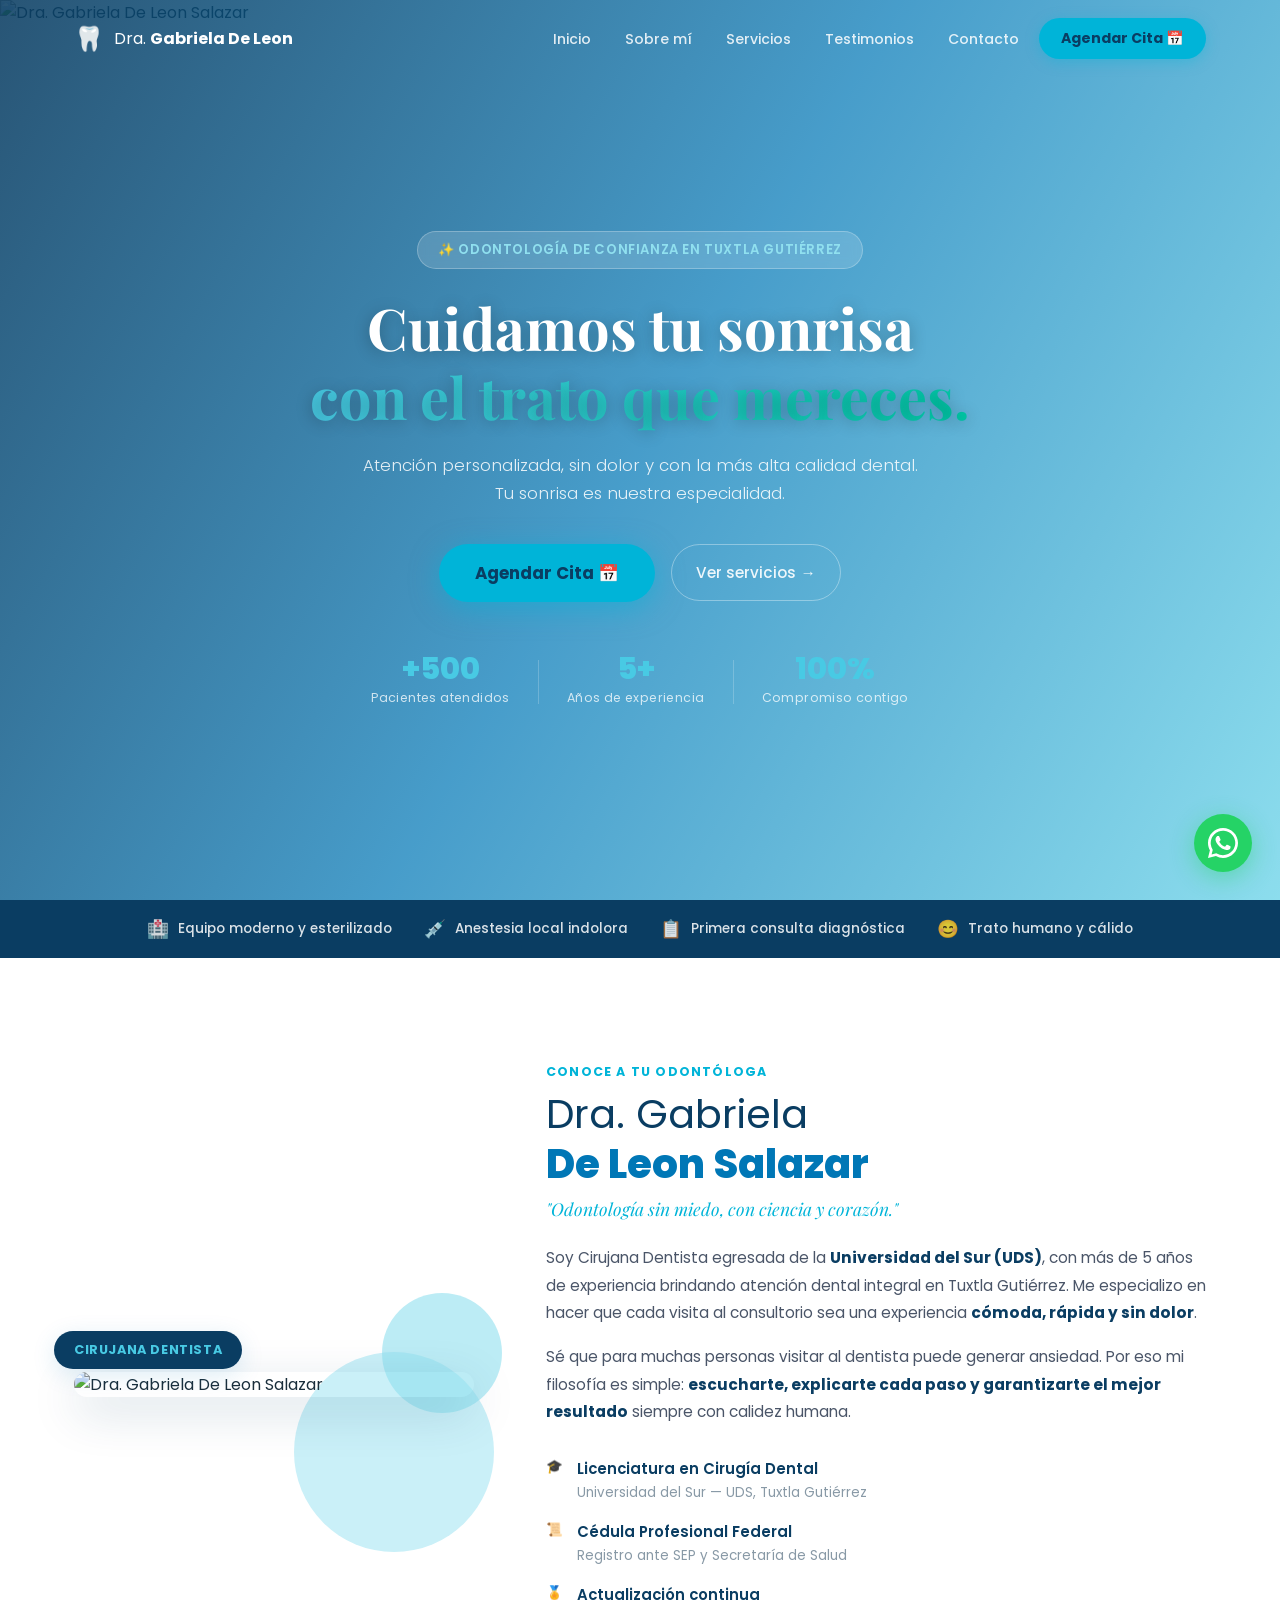
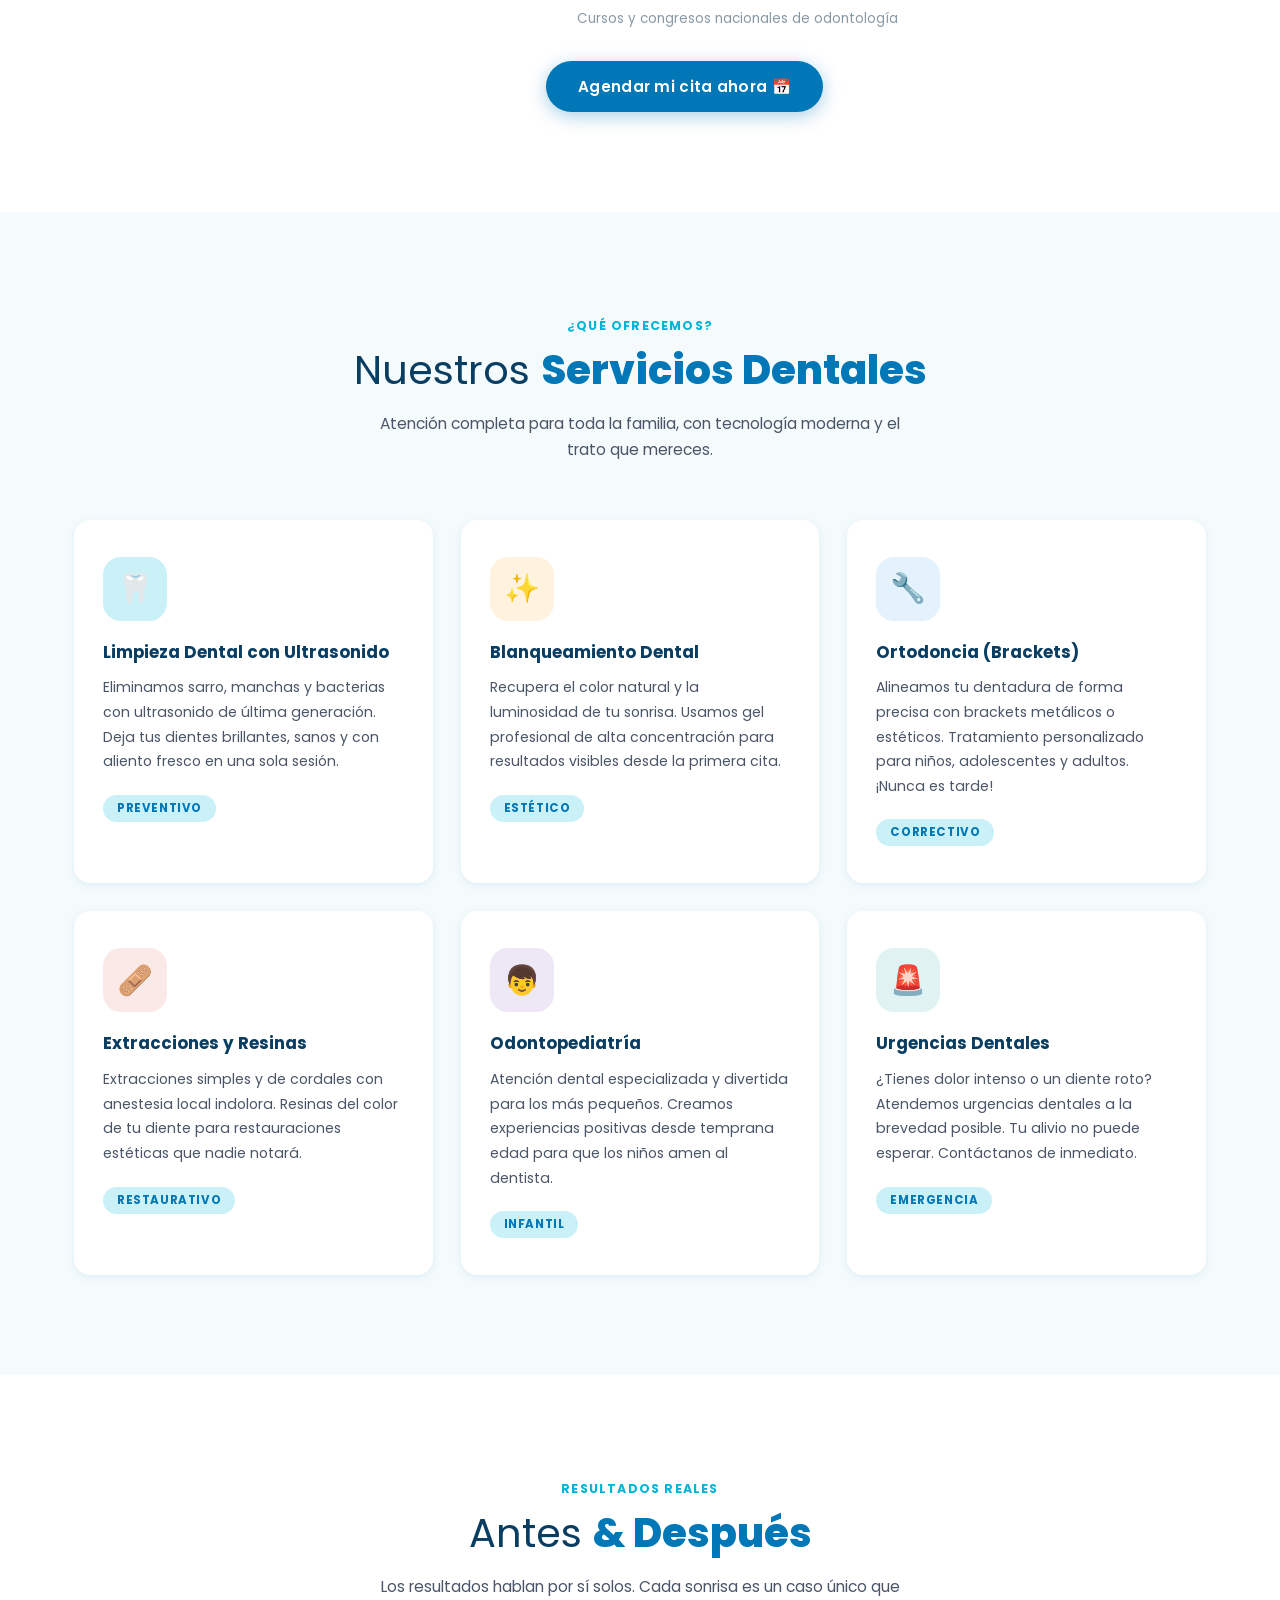
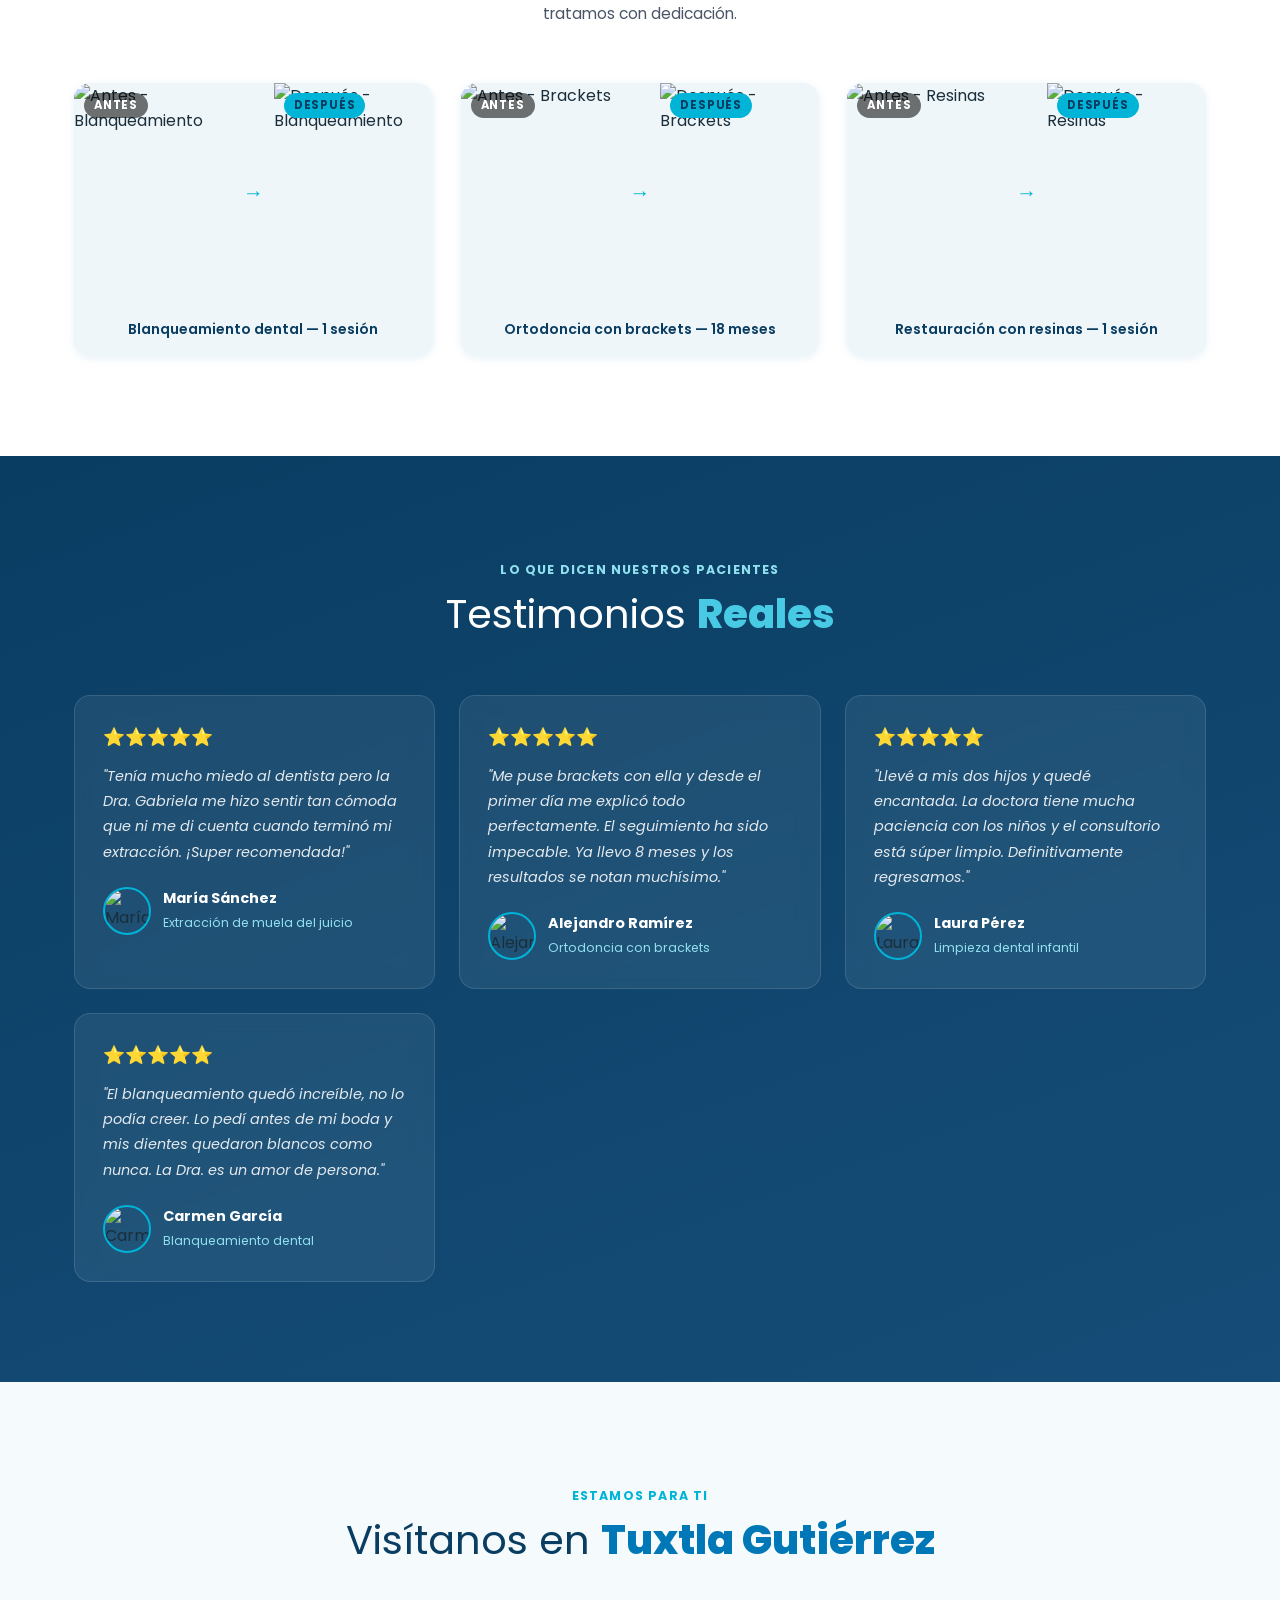
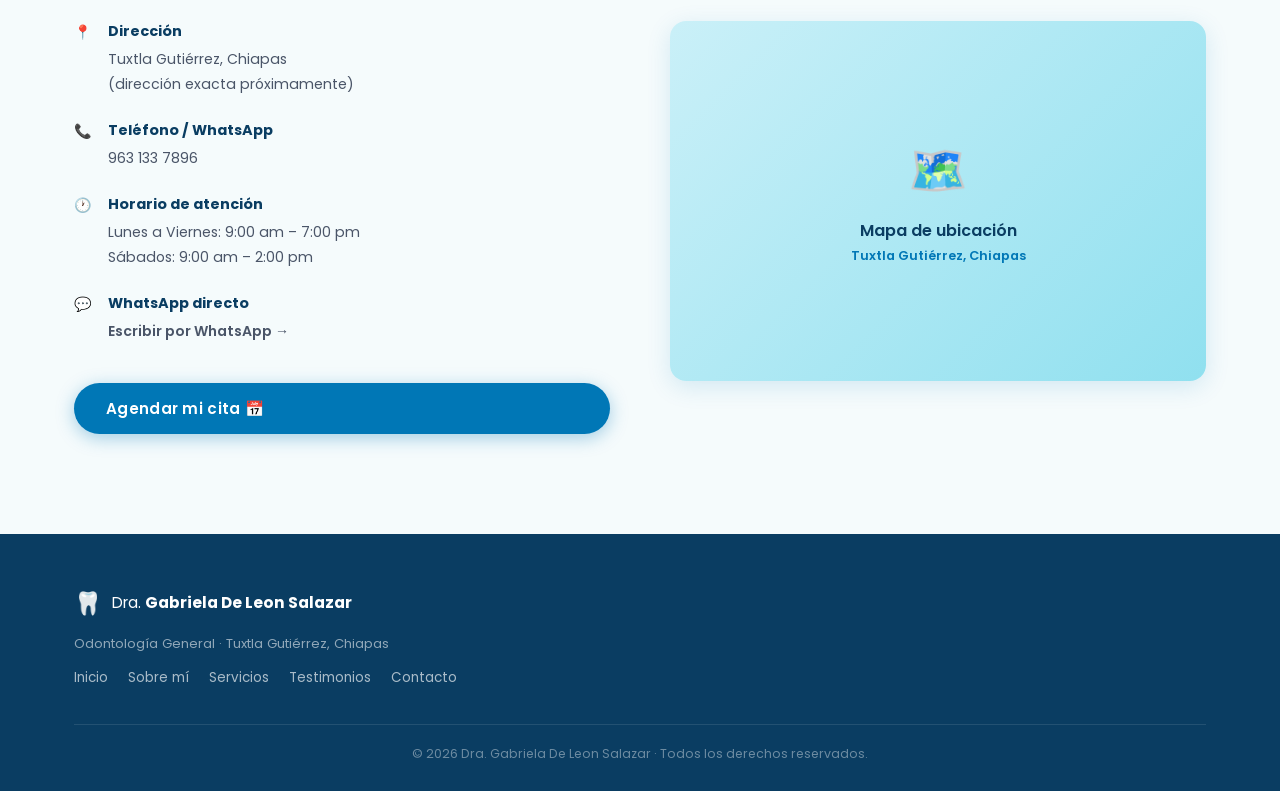
==== index.html @ 3cf4f700 "Sitio web Dra. Gabriela De Leon Salazar - Odontología Tuxtla Gutiérrez" ====
<!DOCTYPE html>
<html lang="es">
<head>
  <meta charset="UTF-8" />
  <meta name="viewport" content="width=device-width, initial-scale=1.0" />
  <title>Dra. Gabriela De Leon Salazar — Odontología en Tuxtla Gutiérrez</title>
  <meta name="description" content="Consultorio dental de la Dra. Gabriela De Leon Salazar en Tuxtla Gutiérrez, Chiapas. Limpieza dental, blanqueamiento, ortodoncia y más. Agenda tu cita hoy." />
  <link rel="preconnect" href="https://fonts.googleapis.com" />
  <link rel="preconnect" href="https://fonts.gstatic.com" crossorigin />
  <link href="https://fonts.googleapis.com/css2?family=Poppins:wght@300;400;500;600;700;800&family=Playfair+Display:wght@600;700&display=swap" rel="stylesheet" />
  <link rel="stylesheet" href="styles.css" />
</head>
<body>

  <!-- ═══════════════════════════════════════════
       NAVBAR
  ═══════════════════════════════════════════ -->
  <nav class="navbar" id="navbar">
    <div class="nav-container">
      <a href="#inicio" class="nav-logo">
        <span class="logo-icon">🦷</span>
        <span class="logo-text">Dra. <strong>Gabriela De Leon</strong></span>
      </a>

      <ul class="nav-links" id="navLinks">
        <li><a href="#inicio" class="nav-link active">Inicio</a></li>
        <li><a href="#perfil" class="nav-link">Sobre mí</a></li>
        <li><a href="#servicios" class="nav-link">Servicios</a></li>
        <li><a href="#testimonios" class="nav-link">Testimonios</a></li>
        <li><a href="#contacto" class="nav-link">Contacto</a></li>
        <li>
          <button class="btn-cta-nav" id="btnAgendarNav">
            Agendar Cita 📅
          </button>
        </li>
      </ul>

      <button class="hamburger" id="hamburger" aria-label="Abrir menú">
        <span></span><span></span><span></span>
      </button>
    </div>
  </nav>

  <!-- ═══════════════════════════════════════════
       HERO
  ═══════════════════════════════════════════ -->
  <section class="hero" id="inicio">
    <div class="hero-overlay"></div>
    <img
      src="https://placehold.co/1920x1060/0A3D62/CAF0F8?text=📸+Foto+de+la+Dra.+Gabriela+(reemplazar)"
      alt="Dra. Gabriela De Leon Salazar"
      class="hero-bg"
    />
    <div class="hero-content reveal">
      <span class="hero-badge">✨ Odontología de confianza en Tuxtla Gutiérrez</span>
      <h1 class="hero-title">
        Cuidamos tu sonrisa<br />
        <span class="hero-highlight">con el trato que mereces.</span>
      </h1>
      <p class="hero-subtitle">
        Atención personalizada, sin dolor y con la más alta calidad dental.<br />
        Tu sonrisa es nuestra especialidad.
      </p>
      <div class="hero-actions">
        <button class="btn-hero-primary" id="btnAgendarHero">
          Agendar Cita 📅
        </button>
        <a href="#servicios" class="btn-hero-secondary">Ver servicios →</a>
      </div>
      <div class="hero-stats">
        <div class="stat">
          <span class="stat-number">+500</span>
          <span class="stat-label">Pacientes atendidos</span>
        </div>
        <div class="stat-divider"></div>
        <div class="stat">
          <span class="stat-number">5+</span>
          <span class="stat-label">Años de experiencia</span>
        </div>
        <div class="stat-divider"></div>
        <div class="stat">
          <span class="stat-number">100%</span>
          <span class="stat-label">Compromiso contigo</span>
        </div>
      </div>
    </div>
  </section>

  <!-- ═══════════════════════════════════════════
       AVISO DE CONFIANZA (Trust Bar)
  ═══════════════════════════════════════════ -->
  <div class="trust-bar">
    <div class="trust-container">
      <div class="trust-item">
        <span class="trust-icon">🏥</span>
        <span>Equipo moderno y esterilizado</span>
      </div>
      <div class="trust-item">
        <span class="trust-icon">💉</span>
        <span>Anestesia local indolora</span>
      </div>
      <div class="trust-item">
        <span class="trust-icon">📋</span>
        <span>Primera consulta diagnóstica</span>
      </div>
      <div class="trust-item">
        <span class="trust-icon">😊</span>
        <span>Trato humano y cálido</span>
      </div>
    </div>
  </div>

  <!-- ═══════════════════════════════════════════
       PERFIL PROFESIONAL
  ═══════════════════════════════════════════ -->
  <section class="perfil" id="perfil">
    <div class="container">
      <div class="perfil-grid reveal">

        <div class="perfil-imagen-wrap">
          <div class="perfil-img-badge">Cirujana Dentista</div>
          <img
            src="https://placehold.co/480x580/CAF0F8/0A3D62?text=📸+Foto+Dra.+Gabriela+(reemplazar)"
            alt="Dra. Gabriela De Leon Salazar"
            class="perfil-foto"
          />
          <div class="perfil-img-shapes"></div>
        </div>

        <div class="perfil-info">
          <span class="section-label">Conoce a tu odontóloga</span>
          <h2 class="section-title">
            Dra. Gabriela<br /><strong>De Leon Salazar</strong>
          </h2>
          <p class="perfil-tagline">"Odontología sin miedo, con ciencia y corazón."</p>

          <p class="perfil-texto">
            Soy Cirujana Dentista egresada de la <strong>Universidad del Sur (UDS)</strong>,
            con más de 5 años de experiencia brindando atención dental integral en Tuxtla Gutiérrez.
            Me especializo en hacer que cada visita al consultorio sea una experiencia <strong>cómoda,
            rápida y sin dolor</strong>.
          </p>
          <p class="perfil-texto">
            Sé que para muchas personas visitar al dentista puede generar ansiedad. Por eso mi
            filosofía es simple: <strong>escucharte, explicarte cada paso y garantizarte el mejor
            resultado</strong> siempre con calidez humana.
          </p>

          <ul class="perfil-logros">
            <li>
              <span class="logro-icono">🎓</span>
              <div>
                <strong>Licenciatura en Cirugía Dental</strong>
                <span>Universidad del Sur — UDS, Tuxtla Gutiérrez</span>
              </div>
            </li>
            <li>
              <span class="logro-icono">📜</span>
              <div>
                <strong>Cédula Profesional Federal</strong>
                <span>Registro ante SEP y Secretaría de Salud</span>
              </div>
            </li>
            <li>
              <span class="logro-icono">🏅</span>
              <div>
                <strong>Actualización continua</strong>
                <span>Cursos y congresos nacionales de odontología</span>
              </div>
            </li>
          </ul>

          <button class="btn-primary" id="btnAgendarPerfil">
            Agendar mi cita ahora 📅
          </button>
        </div>

      </div>
    </div>
  </section>

  <!-- ═══════════════════════════════════════════
       SERVICIOS
  ═══════════════════════════════════════════ -->
  <section class="servicios" id="servicios">
    <div class="container">
      <div class="section-header reveal">
        <span class="section-label">¿Qué ofrecemos?</span>
        <h2 class="section-title">Nuestros <strong>Servicios Dentales</strong></h2>
        <p class="section-subtitle">
          Atención completa para toda la familia, con tecnología moderna y el trato que mereces.
        </p>
      </div>

      <div class="servicios-grid">

        <article class="servicio-card reveal" style="--delay: 0.05s">
          <div class="servicio-icon-wrap aqua">🦷</div>
          <h3>Limpieza Dental con Ultrasonido</h3>
          <p>
            Eliminamos sarro, manchas y bacterias con ultrasonido de última generación.
            Deja tus dientes brillantes, sanos y con aliento fresco en una sola sesión.
          </p>
          <span class="servicio-tag">Preventivo</span>
        </article>

        <article class="servicio-card reveal" style="--delay: 0.10s">
          <div class="servicio-icon-wrap gold">✨</div>
          <h3>Blanqueamiento Dental</h3>
          <p>
            Recupera el color natural y la luminosidad de tu sonrisa. Usamos gel
            profesional de alta concentración para resultados visibles desde la primera cita.
          </p>
          <span class="servicio-tag">Estético</span>
        </article>

        <article class="servicio-card reveal" style="--delay: 0.15s">
          <div class="servicio-icon-wrap blue">🔧</div>
          <h3>Ortodoncia (Brackets)</h3>
          <p>
            Alineamos tu dentadura de forma precisa con brackets metálicos o estéticos.
            Tratamiento personalizado para niños, adolescentes y adultos. ¡Nunca es tarde!
          </p>
          <span class="servicio-tag">Correctivo</span>
        </article>

        <article class="servicio-card reveal" style="--delay: 0.20s">
          <div class="servicio-icon-wrap coral">🩹</div>
          <h3>Extracciones y Resinas</h3>
          <p>
            Extracciones simples y de cordales con anestesia local indolora. Resinas del
            color de tu diente para restauraciones estéticas que nadie notará.
          </p>
          <span class="servicio-tag">Restaurativo</span>
        </article>

        <article class="servicio-card reveal" style="--delay: 0.25s">
          <div class="servicio-icon-wrap purple">👦</div>
          <h3>Odontopediatría</h3>
          <p>
            Atención dental especializada y divertida para los más pequeños. Creamos
            experiencias positivas desde temprana edad para que los niños amen al dentista.
          </p>
          <span class="servicio-tag">Infantil</span>
        </article>

        <article class="servicio-card reveal" style="--delay: 0.30s">
          <div class="servicio-icon-wrap teal">🚨</div>
          <h3>Urgencias Dentales</h3>
          <p>
            ¿Tienes dolor intenso o un diente roto? Atendemos urgencias dentales a la
            brevedad posible. Tu alivio no puede esperar. Contáctanos de inmediato.
          </p>
          <span class="servicio-tag">Emergencia</span>
        </article>

      </div>
    </div>
  </section>

  <!-- ═══════════════════════════════════════════
       ANTES Y DESPUÉS / GALERÍA
  ═══════════════════════════════════════════ -->
  <section class="galeria" id="galeria">
    <div class="container">
      <div class="section-header reveal">
        <span class="section-label">Resultados reales</span>
        <h2 class="section-title">Antes <strong>&amp; Después</strong></h2>
        <p class="section-subtitle">
          Los resultados hablan por sí solos. Cada sonrisa es un caso único que tratamos con dedicación.
        </p>
      </div>

      <div class="galeria-grid">

        <div class="galeria-card reveal" style="--delay: 0.05s">
          <div class="galeria-comparacion">
            <div class="galeria-lado">
              <span class="lado-label antes">Antes</span>
              <img src="https://placehold.co/300x260/f0f0f0/999999?text=Antes" alt="Antes - Blanqueamiento" />
            </div>
            <div class="galeria-divider">→</div>
            <div class="galeria-lado">
              <span class="lado-label despues">Después</span>
              <img src="https://placehold.co/300x260/CAF0F8/0A3D62?text=Después" alt="Después - Blanqueamiento" />
            </div>
          </div>
          <p class="galeria-desc">Blanqueamiento dental — 1 sesión</p>
        </div>

        <div class="galeria-card reveal" style="--delay: 0.10s">
          <div class="galeria-comparacion">
            <div class="galeria-lado">
              <span class="lado-label antes">Antes</span>
              <img src="https://placehold.co/300x260/f0f0f0/999999?text=Antes" alt="Antes - Brackets" />
            </div>
            <div class="galeria-divider">→</div>
            <div class="galeria-lado">
              <span class="lado-label despues">Después</span>
              <img src="https://placehold.co/300x260/CAF0F8/0A3D62?text=Después" alt="Después - Brackets" />
            </div>
          </div>
          <p class="galeria-desc">Ortodoncia con brackets — 18 meses</p>
        </div>

        <div class="galeria-card reveal" style="--delay: 0.15s">
          <div class="galeria-comparacion">
            <div class="galeria-lado">
              <span class="lado-label antes">Antes</span>
              <img src="https://placehold.co/300x260/f0f0f0/999999?text=Antes" alt="Antes - Resinas" />
            </div>
            <div class="galeria-divider">→</div>
            <div class="galeria-lado">
              <span class="lado-label despues">Después</span>
              <img src="https://placehold.co/300x260/CAF0F8/0A3D62?text=Después" alt="Después - Resinas" />
            </div>
          </div>
          <p class="galeria-desc">Restauración con resinas — 1 sesión</p>
        </div>

      </div>
    </div>
  </section>

  <!-- ═══════════════════════════════════════════
       TESTIMONIOS
  ═══════════════════════════════════════════ -->
  <section class="testimonios" id="testimonios">
    <div class="container">
      <div class="section-header reveal">
        <span class="section-label">Lo que dicen nuestros pacientes</span>
        <h2 class="section-title">Testimonios <strong>Reales</strong></h2>
      </div>

      <div class="testimonios-grid">

        <div class="testimonio-card reveal" style="--delay: 0.05s">
          <div class="testimonio-estrellas">⭐⭐⭐⭐⭐</div>
          <p class="testimonio-texto">
            "Tenía mucho miedo al dentista pero la Dra. Gabriela me hizo sentir tan cómoda
            que ni me di cuenta cuando terminó mi extracción. ¡Super recomendada!"
          </p>
          <div class="testimonio-autor">
            <img src="https://placehold.co/48x48/CAF0F8/0A3D62?text=MS" alt="María S." class="autor-avatar" />
            <div>
              <strong>María Sánchez</strong>
              <span>Extracción de muela del juicio</span>
            </div>
          </div>
        </div>

        <div class="testimonio-card reveal" style="--delay: 0.10s">
          <div class="testimonio-estrellas">⭐⭐⭐⭐⭐</div>
          <p class="testimonio-texto">
            "Me puse brackets con ella y desde el primer día me explicó todo perfectamente.
            El seguimiento ha sido impecable. Ya llevo 8 meses y los resultados se notan muchísimo."
          </p>
          <div class="testimonio-autor">
            <img src="https://placehold.co/48x48/CAF0F8/0A3D62?text=AR" alt="Alejandro R." class="autor-avatar" />
            <div>
              <strong>Alejandro Ramírez</strong>
              <span>Ortodoncia con brackets</span>
            </div>
          </div>
        </div>

        <div class="testimonio-card reveal" style="--delay: 0.15s">
          <div class="testimonio-estrellas">⭐⭐⭐⭐⭐</div>
          <p class="testimonio-texto">
            "Llevé a mis dos hijos y quedé encantada. La doctora tiene mucha paciencia con los
            niños y el consultorio está súper limpio. Definitivamente regresamos."
          </p>
          <div class="testimonio-autor">
            <img src="https://placehold.co/48x48/CAF0F8/0A3D62?text=LP" alt="Laura P." class="autor-avatar" />
            <div>
              <strong>Laura Pérez</strong>
              <span>Limpieza dental infantil</span>
            </div>
          </div>
        </div>

        <div class="testimonio-card reveal" style="--delay: 0.20s">
          <div class="testimonio-estrellas">⭐⭐⭐⭐⭐</div>
          <p class="testimonio-texto">
            "El blanqueamiento quedó increíble, no lo podía creer. Lo pedí antes de mi boda
            y mis dientes quedaron blancos como nunca. La Dra. es un amor de persona."
          </p>
          <div class="testimonio-autor">
            <img src="https://placehold.co/48x48/CAF0F8/0A3D62?text=CG" alt="Carmen G." class="autor-avatar" />
            <div>
              <strong>Carmen García</strong>
              <span>Blanqueamiento dental</span>
            </div>
          </div>
        </div>

      </div>
    </div>
  </section>

  <!-- ═══════════════════════════════════════════
       CONTACTO
  ═══════════════════════════════════════════ -->
  <section class="contacto" id="contacto">
    <div class="container">
      <div class="section-header reveal">
        <span class="section-label">Estamos para ti</span>
        <h2 class="section-title">Visítanos en <strong>Tuxtla Gutiérrez</strong></h2>
      </div>

      <div class="contacto-grid reveal">

        <div class="contacto-info">
          <div class="info-item">
            <span class="info-icono">📍</span>
            <div>
              <strong>Dirección</strong>
              <span>Tuxtla Gutiérrez, Chiapas<br />(dirección exacta próximamente)</span>
            </div>
          </div>
          <div class="info-item">
            <span class="info-icono">📞</span>
            <div>
              <strong>Teléfono / WhatsApp</strong>
              <a href="https://wa.me/529631337896" target="_blank" rel="noopener">963 133 7896</a>
            </div>
          </div>
          <div class="info-item">
            <span class="info-icono">🕐</span>
            <div>
              <strong>Horario de atención</strong>
              <span>Lunes a Viernes: 9:00 am – 7:00 pm<br />Sábados: 9:00 am – 2:00 pm</span>
            </div>
          </div>
          <div class="info-item">
            <span class="info-icono">💬</span>
            <div>
              <strong>WhatsApp directo</strong>
              <a href="https://wa.me/529631337896?text=¡Hola%2C%20doctora!%20Me%20gustaría%20obtener%20información%20sobre%20sus%20servicios." target="_blank" rel="noopener" class="wa-link">
                Escribir por WhatsApp →
              </a>
            </div>
          </div>

          <button class="btn-primary mt-2" id="btnAgendarContacto">
            Agendar mi cita 📅
          </button>
        </div>

        <div class="contacto-mapa">
          <div class="mapa-placeholder">
            <span class="mapa-icono">🗺️</span>
            <p>Mapa de ubicación<br /><small>Tuxtla Gutiérrez, Chiapas</small></p>
          </div>
        </div>

      </div>
    </div>
  </section>

  <!-- ═══════════════════════════════════════════
       FOOTER
  ═══════════════════════════════════════════ -->
  <footer class="footer">
    <div class="footer-container">
      <div class="footer-brand">
        <span class="logo-icon">🦷</span>
        <span>Dra. <strong>Gabriela De Leon Salazar</strong></span>
        <p>Odontología General · Tuxtla Gutiérrez, Chiapas</p>
      </div>
      <div class="footer-links">
        <a href="#inicio">Inicio</a>
        <a href="#perfil">Sobre mí</a>
        <a href="#servicios">Servicios</a>
        <a href="#testimonios">Testimonios</a>
        <a href="#contacto">Contacto</a>
      </div>
      <div class="footer-bottom">
        <p>© 2026 Dra. Gabriela De Leon Salazar · Todos los derechos reservados.</p>
      </div>
    </div>
  </footer>

  <!-- ═══════════════════════════════════════════
       MODAL: AGENDAR CITA
  ═══════════════════════════════════════════ -->
  <div class="modal-overlay" id="citaOverlay" role="dialog" aria-modal="true" aria-labelledby="modalTitulo">
    <div class="modal-box" id="citaModal">

      <button class="modal-close" id="btnCerrarModal" aria-label="Cerrar modal">✕</button>

      <!-- Mascota -->
      <div class="modal-mascota">
        <img src="muelita-mascota.png" alt="Muelita mascota" id="mascotaImg" />
        <div class="mascota-burbuja" id="mascotaBurbuja">
          ¡Déjanos cuidar tu sonrisa! 😊
        </div>
      </div>

      <div class="modal-cuerpo">
        <h2 class="modal-titulo" id="modalTitulo">Agendar tu Cita 📅</h2>
        <p class="modal-subtitulo">Llena el formulario y te contactaremos al instante por WhatsApp.</p>

        <form class="cita-form" id="citaForm" novalidate>

          <div class="campo-grupo">
            <label for="nombrePaciente">👤 Nombre del paciente</label>
            <input
              type="text"
              id="nombrePaciente"
              placeholder="Ej: Claudia Martínez"
              autocomplete="name"
              maxlength="60"
            />
            <span class="campo-error" id="errorNombre">Por favor ingresa tu nombre.</span>
          </div>

          <div class="campo-grupo">
            <label for="servicioCita">🦷 Servicio de interés</label>
            <select id="servicioCita">
              <option value="">— Selecciona un servicio —</option>
              <option value="Limpieza dental con ultrasonido">🦷 Limpieza Dental con Ultrasonido</option>
              <option value="Blanqueamiento dental">✨ Blanqueamiento Dental</option>
              <option value="Ortodoncia (brackets)">🔧 Ortodoncia (Brackets)</option>
              <option value="Extracción dental">🩹 Extracción Dental</option>
              <option value="Resinas estéticas">🪥 Resinas Estéticas</option>
              <option value="Odontopediatría (niños)">👦 Odontopediatría (niños)</option>
              <option value="Urgencia dental / dolor">🚨 Urgencia Dental / Dolor</option>
              <option value="Consulta de diagnóstico">📋 Consulta de Diagnóstico</option>
            </select>
            <span class="campo-error" id="errorServicio">Por favor selecciona un servicio.</span>
          </div>

          <div class="campo-grupo">
            <label for="diaCita">📅 Día de preferencia</label>
            <input
              type="text"
              id="diaCita"
              placeholder="Ej: Viernes 28 de febrero"
              maxlength="60"
            />
            <span class="campo-error" id="errorDia">Por favor indica el día de tu preferencia.</span>
          </div>

          <div class="campo-grupo">
            <label for="horarioCita">🕐 Horario de preferencia</label>
            <select id="horarioCita">
              <option value="">— Selecciona un horario —</option>
              <option value="por la mañana (9:00 – 12:00)">☀️ Mañana (9:00 – 12:00)</option>
              <option value="a mediodía (12:00 – 15:00)">🌤️ Mediodía (12:00 – 15:00)</option>
              <option value="por la tarde (15:00 – 19:00)">🌇 Tarde (15:00 – 19:00)</option>
            </select>
            <span class="campo-error" id="errorHorario">Por favor elige un horario.</span>
          </div>

          <button type="submit" class="btn-whatsapp" id="btnConfirmar">
            <svg viewBox="0 0 24 24" class="wa-icon" aria-hidden="true">
              <path fill="currentColor" d="M17.472 14.382c-.297-.149-1.758-.867-2.03-.967-.273-.099-.471-.148-.67.15-.197.297-.767.966-.94 1.164-.173.199-.347.223-.644.075-.297-.15-1.255-.463-2.39-1.475-.883-.788-1.48-1.761-1.653-2.059-.173-.297-.018-.458.13-.606.134-.133.298-.347.446-.52.149-.174.198-.298.298-.497.099-.198.05-.371-.025-.52-.075-.149-.669-1.612-.916-2.207-.242-.579-.487-.5-.669-.51-.173-.008-.371-.01-.57-.01-.198 0-.52.074-.792.372-.272.297-1.04 1.016-1.04 2.479 0 1.462 1.065 2.875 1.213 3.074.149.198 2.096 3.2 5.077 4.487.709.306 1.262.489 1.694.625.712.227 1.36.195 1.871.118.571-.085 1.758-.719 2.006-1.413.248-.694.248-1.289.173-1.413-.074-.124-.272-.198-.57-.347z"/>
              <path fill="currentColor" d="M12 0C5.373 0 0 5.373 0 12c0 2.123.552 4.117 1.52 5.853L0 24l6.335-1.54A11.944 11.944 0 0012 24c6.627 0 12-5.373 12-12S18.627 0 12 0zm0 21.818a9.818 9.818 0 01-5.007-1.37l-.36-.213-3.76.916.964-3.665-.234-.376A9.818 9.818 0 1112 21.818z"/>
            </svg>
            Confirmar por WhatsApp
          </button>

        </form>
      </div>

    </div>
  </div>

  <!-- WhatsApp flotante -->
  <a href="https://wa.me/529631337896?text=¡Hola%2C%20doctora!%20Me%20gustaría%20obtener%20información." 
     class="fab-whatsapp" 
     target="_blank" 
     rel="noopener"
     aria-label="Contactar por WhatsApp">
    <svg viewBox="0 0 24 24" aria-hidden="true">
      <path fill="currentColor" d="M17.472 14.382c-.297-.149-1.758-.867-2.03-.967-.273-.099-.471-.148-.67.15-.197.297-.767.966-.94 1.164-.173.199-.347.223-.644.075-.297-.15-1.255-.463-2.39-1.475-.883-.788-1.48-1.761-1.653-2.059-.173-.297-.018-.458.13-.606.134-.133.298-.347.446-.52.149-.174.198-.298.298-.497.099-.198.05-.371-.025-.52-.075-.149-.669-1.612-.916-2.207-.242-.579-.487-.5-.669-.51-.173-.008-.371-.01-.57-.01-.198 0-.52.074-.792.372-.272.297-1.04 1.016-1.04 2.479 0 1.462 1.065 2.875 1.213 3.074.149.198 2.096 3.2 5.077 4.487.709.306 1.262.489 1.694.625.712.227 1.36.195 1.871.118.571-.085 1.758-.719 2.006-1.413.248-.694.248-1.289.173-1.413-.074-.124-.272-.198-.57-.347zM12 0C5.373 0 0 5.373 0 12c0 2.123.552 4.117 1.52 5.853L0 24l6.335-1.54A11.944 11.944 0 0012 24c6.627 0 12-5.373 12-12S18.627 0 12 0zm0 21.818a9.818 9.818 0 01-5.007-1.37l-.36-.213-3.76.916.964-3.665-.234-.376A9.818 9.818 0 1112 21.818z"/>
    </svg>
  </a>

  <script src="script.js"></script>
</body>
</html>
---- styles.css ----
/* ═══════════════════════════════════════════════════════════
   DRA. GABRIELA DE LEON SALAZAR — ESTILOS PRINCIPALES
   Paleta: Azul marino + Aqua/Menta médico
═══════════════════════════════════════════════════════════ */

/* ─── VARIABLES ──────────────────────────────────────────── */
:root {
  --navy:        #0A3D62;
  --navy-light:  #154D78;
  --blue:        #0077B6;
  --aqua:        #00B4D8;
  --aqua-light:  #48CAE4;
  --aqua-pale:   #90E0EF;
  --aqua-faint:  #CAF0F8;
  --mint:        #00C9A7;
  --white:       #FFFFFF;
  --off-white:   #F5FBFC;
  --gray-light:  #EFF6F9;
  --gray:        #8899A6;
  --gray-dark:   #4A5568;
  --text:        #1A2E3B;
  --gold:        #F4A261;
  --coral:       #E76F51;
  --purple:      #845EC2;
  --teal:        #00897B;

  --shadow-sm:   0 2px 8px rgba(0,119,182,.10);
  --shadow-md:   0 6px 24px rgba(0,119,182,.14);
  --shadow-lg:   0 14px 48px rgba(10,61,98,.18);
  --radius:      16px;
  --radius-sm:   10px;
  --transition:  all .28s cubic-bezier(.4,0,.2,1);
}

/* ─── RESET & BASE ───────────────────────────────────────── */
*, *::before, *::after { box-sizing: border-box; margin: 0; padding: 0; }

html {
  scroll-behavior: smooth;
  font-size: 16px;
}

body {
  font-family: 'Poppins', sans-serif;
  color: var(--text);
  background: var(--white);
  overflow-x: hidden;
  -webkit-font-smoothing: antialiased;
}

img { max-width: 100%; display: block; }
a   { text-decoration: none; color: inherit; }
ul  { list-style: none; }
button { cursor: pointer; border: none; background: none; font-family: inherit; }

.container {
  max-width: 1180px;
  margin: 0 auto;
  padding: 0 24px;
}

/* ─── SCROLL REVEAL ──────────────────────────────────────── */
.reveal {
  opacity: 0;
  transform: translateY(36px);
  transition: opacity .65s ease, transform .65s ease;
  transition-delay: var(--delay, 0s);
}
.reveal.visible {
  opacity: 1;
  transform: none;
}

/* ─── BOTONES GLOBALES ───────────────────────────────────── */
.btn-primary {
  display: inline-flex;
  align-items: center;
  gap: 8px;
  padding: 14px 32px;
  background: var(--blue);
  color: var(--white);
  border-radius: 50px;
  font-size: .95rem;
  font-weight: 600;
  letter-spacing: .3px;
  transition: var(--transition);
  box-shadow: 0 4px 18px rgba(0,119,182,.35);
}
.btn-primary:hover {
  background: var(--navy);
  transform: translateY(-2px);
  box-shadow: 0 8px 28px rgba(0,119,182,.40);
}
.mt-2 { margin-top: 16px; }


/* ══════════════════════════════════════════════════════════
   NAVBAR
══════════════════════════════════════════════════════════ */
.navbar {
  position: fixed;
  top: 0; left: 0; right: 0;
  z-index: 1000;
  padding: 18px 0;
  transition: var(--transition);
}
.navbar.scrolled {
  background: rgba(10,61,98,.97);
  backdrop-filter: blur(12px);
  padding: 12px 0;
  box-shadow: var(--shadow-md);
}

.nav-container {
  max-width: 1180px;
  margin: 0 auto;
  padding: 0 24px;
  display: flex;
  align-items: center;
  justify-content: space-between;
}

.nav-logo {
  display: flex;
  align-items: center;
  gap: 10px;
  color: var(--white);
  font-size: 1rem;
  font-weight: 400;
}
.nav-logo .logo-icon { font-size: 1.5rem; }
.nav-logo strong   { font-weight: 700; }

.nav-links {
  display: flex;
  align-items: center;
  gap: 6px;
}
.nav-link {
  color: rgba(255,255,255,.85);
  font-size: .88rem;
  font-weight: 500;
  padding: 8px 14px;
  border-radius: 8px;
  transition: var(--transition);
}
.nav-link:hover, .nav-link.active {
  color: var(--aqua-light);
  background: rgba(255,255,255,.08);
}

.btn-cta-nav {
  background: var(--aqua);
  color: var(--navy);
  padding: 10px 22px;
  border-radius: 50px;
  font-size: .88rem;
  font-weight: 700;
  transition: var(--transition);
  box-shadow: 0 3px 14px rgba(0,180,216,.35);
}
.btn-cta-nav:hover {
  background: var(--aqua-light);
  transform: translateY(-2px);
  box-shadow: 0 6px 24px rgba(0,180,216,.45);
}

.hamburger {
  display: none;
  flex-direction: column;
  gap: 5px;
  padding: 6px;
}
.hamburger span {
  display: block;
  width: 24px; height: 2.5px;
  background: var(--white);
  border-radius: 2px;
  transition: var(--transition);
}
.hamburger.open span:nth-child(1) { transform: translateY(7.5px) rotate(45deg); }
.hamburger.open span:nth-child(2) { opacity: 0; }
.hamburger.open span:nth-child(3) { transform: translateY(-7.5px) rotate(-45deg); }


/* ══════════════════════════════════════════════════════════
   HERO
══════════════════════════════════════════════════════════ */
.hero {
  position: relative;
  min-height: 100vh;
  display: flex;
  align-items: center;
  justify-content: center;
  overflow: hidden;
}

.hero-bg {
  position: absolute;
  inset: 0;
  width: 100%; height: 100%;
  object-fit: cover;
  object-position: center top;
}

.hero-overlay {
  position: absolute;
  inset: 0;
  background: linear-gradient(
    120deg,
    rgba(10,61,98,.88) 0%,
    rgba(0,119,182,.72) 50%,
    rgba(0,180,216,.45) 100%
  );
  z-index: 1;
}

.hero-content {
  position: relative;
  z-index: 2;
  text-align: center;
  color: var(--white);
  max-width: 750px;
  padding: 100px 24px 60px;
}

.hero-badge {
  display: inline-block;
  background: rgba(255,255,255,.15);
  border: 1px solid rgba(255,255,255,.25);
  backdrop-filter: blur(6px);
  color: var(--aqua-pale);
  font-size: .82rem;
  font-weight: 600;
  letter-spacing: .6px;
  text-transform: uppercase;
  padding: 8px 20px;
  border-radius: 50px;
  margin-bottom: 24px;
}

.hero-title {
  font-family: 'Playfair Display', serif;
  font-size: clamp(2rem, 5.5vw, 3.6rem);
  font-weight: 700;
  line-height: 1.2;
  margin-bottom: 20px;
  text-shadow: 0 2px 16px rgba(0,0,0,.25);
}

.hero-highlight {
  background: linear-gradient(90deg, var(--aqua-light), var(--mint));
  -webkit-background-clip: text;
  -webkit-text-fill-color: transparent;
  background-clip: text;
}

.hero-subtitle {
  font-size: 1.05rem;
  color: rgba(255,255,255,.85);
  line-height: 1.7;
  margin-bottom: 36px;
  font-weight: 300;
}

.hero-actions {
  display: flex;
  align-items: center;
  justify-content: center;
  gap: 16px;
  flex-wrap: wrap;
  margin-bottom: 52px;
}

.btn-hero-primary {
  display: inline-flex;
  align-items: center;
  gap: 8px;
  padding: 16px 36px;
  background: var(--aqua);
  color: var(--navy);
  border-radius: 50px;
  font-size: 1.05rem;
  font-weight: 700;
  transition: var(--transition);
  box-shadow: 0 6px 28px rgba(0,180,216,.50);
  animation: heroPulse 2.5s ease-in-out infinite;
}
.btn-hero-primary:hover {
  background: var(--white);
  transform: translateY(-3px) scale(1.03);
  box-shadow: 0 12px 40px rgba(0,180,216,.55);
  animation: none;
}

@keyframes heroPulse {
  0%, 100% { box-shadow: 0 6px 28px rgba(0,180,216,.50); }
  50%       { box-shadow: 0 6px 40px rgba(0,180,216,.75); }
}

.btn-hero-secondary {
  color: rgba(255,255,255,.90);
  font-size: .95rem;
  font-weight: 500;
  padding: 16px 24px;
  border: 1.5px solid rgba(255,255,255,.35);
  border-radius: 50px;
  transition: var(--transition);
}
.btn-hero-secondary:hover {
  background: rgba(255,255,255,.12);
  border-color: var(--aqua-light);
  color: var(--aqua-light);
}

.hero-stats {
  display: flex;
  align-items: center;
  justify-content: center;
  gap: 28px;
  flex-wrap: wrap;
}
.stat { text-align: center; }
.stat-number {
  display: block;
  font-size: 1.9rem;
  font-weight: 800;
  color: var(--aqua-light);
  line-height: 1;
}
.stat-label {
  font-size: .78rem;
  color: rgba(255,255,255,.75);
  letter-spacing: .4px;
  font-weight: 400;
}
.stat-divider {
  width: 1px; height: 44px;
  background: rgba(255,255,255,.2);
}


/* ══════════════════════════════════════════════════════════
   TRUST BAR
══════════════════════════════════════════════════════════ */
.trust-bar {
  background: var(--navy);
  padding: 16px 0;
}
.trust-container {
  max-width: 1180px;
  margin: 0 auto;
  padding: 0 24px;
  display: flex;
  justify-content: center;
  flex-wrap: wrap;
  gap: 8px 32px;
}
.trust-item {
  display: flex;
  align-items: center;
  gap: 9px;
  color: rgba(255,255,255,.85);
  font-size: .85rem;
  font-weight: 500;
}
.trust-icon { font-size: 1.1rem; }


/* ══════════════════════════════════════════════════════════
   SECTION LABELS & TITLES
══════════════════════════════════════════════════════════ */
.section-label {
  display: inline-block;
  color: var(--aqua);
  font-size: .78rem;
  font-weight: 700;
  letter-spacing: 1.2px;
  text-transform: uppercase;
  margin-bottom: 10px;
}
.section-title {
  font-size: clamp(1.7rem, 3.5vw, 2.5rem);
  font-weight: 400;
  line-height: 1.25;
  color: var(--navy);
  margin-bottom: 16px;
}
.section-title strong { font-weight: 800; color: var(--blue); }
.section-subtitle {
  color: var(--gray-dark);
  font-size: .97rem;
  line-height: 1.7;
  max-width: 560px;
}
.section-header {
  text-align: center;
  margin-bottom: 56px;
}
.section-header .section-subtitle { margin: 0 auto; }


/* ══════════════════════════════════════════════════════════
   PERFIL PROFESIONAL
══════════════════════════════════════════════════════════ */
.perfil {
  padding: 100px 0;
  background: var(--white);
}

.perfil-grid {
  display: grid;
  grid-template-columns: 400px 1fr;
  gap: 72px;
  align-items: center;
}

.perfil-imagen-wrap {
  position: relative;
}
.perfil-foto {
  width: 100%;
  border-radius: 24px;
  box-shadow: var(--shadow-lg);
  position: relative;
  z-index: 1;
}
.perfil-img-badge {
  position: absolute;
  bottom: 28px;
  left: -20px;
  z-index: 2;
  background: var(--navy);
  color: var(--aqua-light);
  font-size: .8rem;
  font-weight: 700;
  letter-spacing: .6px;
  text-transform: uppercase;
  padding: 10px 20px;
  border-radius: 50px;
  box-shadow: var(--shadow-md);
}
.perfil-img-shapes::before,
.perfil-img-shapes::after {
  content: '';
  position: absolute;
  border-radius: 50%;
  z-index: 0;
}
.perfil-img-shapes::before {
  width: 200px; height: 200px;
  background: var(--aqua-faint);
  top: -20px; right: -20px;
}
.perfil-img-shapes::after {
  width: 120px; height: 120px;
  background: var(--aqua-pale);
  bottom: -16px; right: -28px;
  opacity: .6;
}

.perfil-info .section-label { margin-bottom: 8px; }
.perfil-info .section-title  { margin-bottom: 8px; }

.perfil-tagline {
  font-family: 'Playfair Display', serif;
  font-size: 1.1rem;
  font-style: italic;
  color: var(--aqua);
  margin-bottom: 24px;
}
.perfil-texto {
  color: var(--gray-dark);
  line-height: 1.8;
  margin-bottom: 16px;
  font-size: .96rem;
}
.perfil-texto strong { color: var(--navy); }

.perfil-logros {
  margin: 32px 0;
  display: flex;
  flex-direction: column;
  gap: 18px;
}
.perfil-logros li {
  display: flex;
  align-items: flex-start;
  gap: 14px;
}
.logro-icono {
  font-size: 1.5rem;
  flex-shrink: 0;
  line-height: 1.3;
}
.perfil-logros li > div {
  display: flex;
  flex-direction: column;
  gap: 3px;
}
.perfil-logros li strong {
  font-size: .93rem;
  color: var(--navy);
  font-weight: 600;
}
.perfil-logros li span {
  font-size: .84rem;
  color: var(--gray);
}


/* ══════════════════════════════════════════════════════════
   SERVICIOS
══════════════════════════════════════════════════════════ */
.servicios {
  padding: 100px 0;
  background: var(--off-white);
}

.servicios-grid {
  display: grid;
  grid-template-columns: repeat(auto-fill, minmax(300px, 1fr));
  gap: 28px;
}

.servicio-card {
  background: var(--white);
  border-radius: var(--radius);
  padding: 36px 28px;
  border: 1.5px solid transparent;
  transition: var(--transition);
  box-shadow: var(--shadow-sm);
  position: relative;
  overflow: hidden;
}
.servicio-card::before {
  content: '';
  position: absolute;
  top: 0; left: 0; right: 0;
  height: 4px;
  background: linear-gradient(90deg, var(--aqua), var(--blue));
  opacity: 0;
  transition: var(--transition);
}
.servicio-card:hover {
  border-color: var(--aqua-pale);
  transform: translateY(-6px);
  box-shadow: var(--shadow-md);
}
.servicio-card:hover::before { opacity: 1; }

.servicio-icon-wrap {
  width: 64px; height: 64px;
  border-radius: 18px;
  display: flex;
  align-items: center;
  justify-content: center;
  font-size: 1.8rem;
  margin-bottom: 20px;
}
.servicio-icon-wrap.aqua   { background: var(--aqua-faint); }
.servicio-icon-wrap.gold   { background: #FFF3E0; }
.servicio-icon-wrap.blue   { background: #E3F2FD; }
.servicio-icon-wrap.coral  { background: #FBE9E7; }
.servicio-icon-wrap.purple { background: #EDE7F6; }
.servicio-icon-wrap.teal   { background: #E0F2F1; }

.servicio-card h3 {
  font-size: 1.05rem;
  font-weight: 700;
  color: var(--navy);
  margin-bottom: 12px;
  line-height: 1.35;
}
.servicio-card p {
  font-size: .88rem;
  color: var(--gray-dark);
  line-height: 1.75;
  margin-bottom: 20px;
}
.servicio-tag {
  display: inline-block;
  background: var(--aqua-faint);
  color: var(--blue);
  font-size: .73rem;
  font-weight: 700;
  letter-spacing: .6px;
  text-transform: uppercase;
  padding: 5px 14px;
  border-radius: 50px;
}


/* ══════════════════════════════════════════════════════════
   GALERÍA ANTES / DESPUÉS
══════════════════════════════════════════════════════════ */
.galeria {
  padding: 100px 0;
  background: var(--white);
}

.galeria-grid {
  display: grid;
  grid-template-columns: repeat(auto-fill, minmax(320px, 1fr));
  gap: 28px;
}

.galeria-card {
  background: var(--gray-light);
  border-radius: var(--radius);
  overflow: hidden;
  box-shadow: var(--shadow-sm);
  transition: var(--transition);
}
.galeria-card:hover { transform: translateY(-5px); box-shadow: var(--shadow-md); }

.galeria-comparacion {
  display: flex;
  align-items: center;
}
.galeria-lado { flex: 1; position: relative; }
.galeria-lado img {
  width: 100%; height: 220px;
  object-fit: cover;
}
.lado-label {
  position: absolute;
  top: 10px; left: 10px;
  font-size: .72rem;
  font-weight: 700;
  letter-spacing: .8px;
  text-transform: uppercase;
  padding: 4px 10px;
  border-radius: 20px;
}
.lado-label.antes   { background: rgba(0,0,0,.55); color: var(--white); }
.lado-label.despues { background: var(--aqua); color: var(--navy); }

.galeria-divider {
  padding: 0 10px;
  font-size: 1.3rem;
  color: var(--aqua);
  font-weight: 700;
  flex-shrink: 0;
}
.galeria-desc {
  text-align: center;
  padding: 16px;
  font-size: .88rem;
  font-weight: 600;
  color: var(--navy);
}


/* ══════════════════════════════════════════════════════════
   TESTIMONIOS
══════════════════════════════════════════════════════════ */
.testimonios {
  padding: 100px 0;
  background: linear-gradient(160deg, var(--navy) 0%, var(--navy-light) 100%);
}

.testimonios .section-label { color: var(--aqua-pale); }
.testimonios .section-title { color: var(--white); }
.testimonios .section-title strong { color: var(--aqua-light); }

.testimonios-grid {
  display: grid;
  grid-template-columns: repeat(auto-fill, minmax(270px, 1fr));
  gap: 24px;
}

.testimonio-card {
  background: rgba(255,255,255,.07);
  border: 1px solid rgba(255,255,255,.12);
  backdrop-filter: blur(10px);
  border-radius: var(--radius);
  padding: 28px;
  transition: var(--transition);
}
.testimonio-card:hover {
  background: rgba(255,255,255,.12);
  transform: translateY(-4px);
}

.testimonio-estrellas { font-size: 1.1rem; margin-bottom: 14px; }

.testimonio-texto {
  font-size: .9rem;
  color: rgba(255,255,255,.88);
  line-height: 1.75;
  margin-bottom: 22px;
  font-style: italic;
}

.testimonio-autor {
  display: flex;
  align-items: center;
  gap: 12px;
}
.autor-avatar {
  width: 48px; height: 48px;
  border-radius: 50%;
  object-fit: cover;
  border: 2px solid var(--aqua);
}
.testimonio-autor strong {
  display: block;
  color: var(--white);
  font-size: .9rem;
}
.testimonio-autor span {
  font-size: .78rem;
  color: var(--aqua-pale);
}


/* ══════════════════════════════════════════════════════════
   CONTACTO
══════════════════════════════════════════════════════════ */
.contacto {
  padding: 100px 0;
  background: var(--off-white);
}

.contacto-grid {
  display: grid;
  grid-template-columns: 1fr 1fr;
  gap: 60px;
  align-items: start;
}

.contacto-info {
  display: flex;
  flex-direction: column;
  gap: 24px;
}

.info-item {
  display: flex;
  align-items: flex-start;
  gap: 16px;
}
.info-icono {
  font-size: 1.6rem;
  flex-shrink: 0;
  line-height: 1.2;
}
.info-item strong {
  display: block;
  color: var(--navy);
  font-size: .9rem;
  font-weight: 700;
  margin-bottom: 4px;
}
.info-item span, .info-item a {
  color: var(--gray-dark);
  font-size: .88rem;
  line-height: 1.6;
}
.info-item a:hover { color: var(--blue); }
.wa-link {
  color: #25D366;
  font-weight: 600;
}
.wa-link:hover { color: #128C7E; }

.contacto-mapa {
  border-radius: var(--radius);
  overflow: hidden;
  box-shadow: var(--shadow-md);
}
.mapa-placeholder {
  background: linear-gradient(135deg, var(--aqua-faint), var(--aqua-pale));
  height: 360px;
  display: flex;
  flex-direction: column;
  align-items: center;
  justify-content: center;
  gap: 12px;
  color: var(--navy);
  text-align: center;
}
.mapa-icono { font-size: 3rem; }
.mapa-placeholder p  { font-weight: 600; font-size: 1rem; line-height: 1.5; }
.mapa-placeholder small { font-size: .8rem; color: var(--blue); }


/* ══════════════════════════════════════════════════════════
   FOOTER
══════════════════════════════════════════════════════════ */
.footer {
  background: var(--navy);
  padding: 52px 0 28px;
}

.footer-container {
  max-width: 1180px;
  margin: 0 auto;
  padding: 0 24px;
}

.footer-brand {
  display: flex;
  align-items: center;
  gap: 10px;
  color: var(--white);
  font-size: .96rem;
  margin-bottom: 14px;
  flex-wrap: wrap;
}
.footer-brand .logo-icon { font-size: 1.4rem; }
.footer-brand p {
  width: 100%;
  color: rgba(255,255,255,.55);
  font-size: .82rem;
  margin-top: 4px;
}

.footer-links {
  display: flex;
  flex-wrap: wrap;
  gap: 8px 20px;
  margin-bottom: 36px;
}
.footer-links a {
  color: rgba(255,255,255,.65);
  font-size: .84rem;
  transition: var(--transition);
}
.footer-links a:hover { color: var(--aqua-light); }

.footer-bottom {
  border-top: 1px solid rgba(255,255,255,.1);
  padding-top: 20px;
}
.footer-bottom p {
  color: rgba(255,255,255,.4);
  font-size: .78rem;
  text-align: center;
}


/* ══════════════════════════════════════════════════════════
   FAB WHATSAPP FLOTANTE
══════════════════════════════════════════════════════════ */
.fab-whatsapp {
  position: fixed;
  bottom: 28px;
  right: 28px;
  z-index: 900;
  width: 58px; height: 58px;
  background: #25D366;
  border-radius: 50%;
  display: flex;
  align-items: center;
  justify-content: center;
  box-shadow: 0 6px 24px rgba(37,211,102,.45);
  transition: var(--transition);
  animation: fabPop .6s cubic-bezier(.34,1.56,.64,1) both;
}
.fab-whatsapp svg { width: 30px; height: 30px; color: var(--white); }
.fab-whatsapp:hover {
  transform: scale(1.12);
  box-shadow: 0 10px 34px rgba(37,211,102,.55);
}

@keyframes fabPop {
  from { opacity: 0; transform: scale(0); }
  to   { opacity: 1; transform: scale(1); }
}


/* ══════════════════════════════════════════════════════════
   MODAL DE CITA
══════════════════════════════════════════════════════════ */
.modal-overlay {
  position: fixed;
  inset: 0;
  z-index: 2000;
  background: rgba(10,61,98,.65);
  backdrop-filter: blur(6px);
  display: flex;
  align-items: center;
  justify-content: center;
  padding: 20px;
  opacity: 0;
  pointer-events: none;
  transition: opacity .3s ease;
}
.modal-overlay.open {
  opacity: 1;
  pointer-events: all;
}

.modal-box {
  background: var(--white);
  border-radius: 24px;
  width: 100%;
  max-width: 500px;
  max-height: 90vh;
  overflow-y: auto;
  padding: 0;
  position: relative;
  box-shadow: var(--shadow-lg);
  transform: translateY(30px) scale(.97);
  transition: transform .35s cubic-bezier(.34,1.56,.64,1);
}
.modal-overlay.open .modal-box {
  transform: none;
}

.modal-close {
  position: absolute;
  top: 16px; right: 16px;
  z-index: 10;
  width: 34px; height: 34px;
  background: var(--gray-light);
  color: var(--gray-dark);
  border-radius: 50%;
  font-size: 1rem;
  display: flex;
  align-items: center;
  justify-content: center;
  transition: var(--transition);
}
.modal-close:hover {
  background: var(--navy);
  color: var(--white);
}

/* — Mascota en modal — */
.modal-mascota {
  background: linear-gradient(135deg, var(--navy) 0%, var(--blue) 100%);
  padding: 28px 28px 20px;
  display: flex;
  align-items: flex-end;
  gap: 16px;
  border-radius: 24px 24px 0 0;
}
#mascotaImg {
  width: 90px;
  height: 90px;
  object-fit: contain;
  flex-shrink: 0;
  filter: drop-shadow(0 4px 12px rgba(0,0,0,.25));
  animation: mascotaFloat 3s ease-in-out infinite;
}
@keyframes mascotaFloat {
  0%, 100% { transform: translateY(0); }
  50%       { transform: translateY(-8px); }
}

.mascota-burbuja {
  background: var(--white);
  color: var(--navy);
  font-size: .88rem;
  font-weight: 600;
  padding: 12px 18px;
  border-radius: 18px 18px 18px 4px;
  line-height: 1.4;
  box-shadow: var(--shadow-sm);
  position: relative;
  max-width: 260px;
}
.mascota-burbuja::before {
  content: '';
  position: absolute;
  bottom: -9px; left: 14px;
  border-width: 9px 9px 0;
  border-style: solid;
  border-color: var(--white) transparent transparent;
}

/* — Cuerpo del modal — */
.modal-cuerpo {
  padding: 28px 28px 32px;
}
.modal-titulo {
  font-size: 1.35rem;
  font-weight: 800;
  color: var(--navy);
  margin-bottom: 6px;
}
.modal-subtitulo {
  font-size: .85rem;
  color: var(--gray);
  margin-bottom: 26px;
  line-height: 1.55;
}

/* — Formulario — */
.cita-form {
  display: flex;
  flex-direction: column;
  gap: 18px;
}

.campo-grupo {
  display: flex;
  flex-direction: column;
  gap: 6px;
}
.campo-grupo label {
  font-size: .85rem;
  font-weight: 600;
  color: var(--navy);
}

.campo-grupo input,
.campo-grupo select {
  width: 100%;
  padding: 13px 16px;
  border: 2px solid var(--gray-light);
  border-radius: var(--radius-sm);
  font-family: inherit;
  font-size: .9rem;
  color: var(--text);
  background: var(--white);
  transition: var(--transition);
  outline: none;
  -webkit-appearance: none;
  appearance: none;
}
.campo-grupo select {
  background-image: url("data:image/svg+xml,%3Csvg xmlns='http://www.w3.org/2000/svg' width='12' height='8' viewBox='0 0 12 8'%3E%3Cpath d='M1 1l5 5 5-5' stroke='%230077B6' stroke-width='2' fill='none' stroke-linecap='round'/%3E%3C/svg%3E");
  background-repeat: no-repeat;
  background-position: right 14px center;
  padding-right: 38px;
}
.campo-grupo input:focus,
.campo-grupo select:focus {
  border-color: var(--aqua);
  box-shadow: 0 0 0 4px rgba(0,180,216,.12);
}
.campo-grupo input.error,
.campo-grupo select.error {
  border-color: var(--coral);
  box-shadow: 0 0 0 4px rgba(231,111,81,.12);
  animation: shake .4s ease;
}
@keyframes shake {
  0%, 100% { transform: translateX(0); }
  25%  { transform: translateX(-5px); }
  75%  { transform: translateX(5px); }
}

.campo-error {
  font-size: .78rem;
  color: var(--coral);
  font-weight: 500;
  display: none;
}
.campo-error.visible { display: block; }

/* — Botón WhatsApp — */
.btn-whatsapp {
  display: flex;
  align-items: center;
  justify-content: center;
  gap: 10px;
  padding: 16px 28px;
  background: #25D366;
  color: var(--white);
  border-radius: 50px;
  font-size: 1rem;
  font-weight: 700;
  transition: var(--transition);
  box-shadow: 0 6px 24px rgba(37,211,102,.40);
  margin-top: 6px;
}
.btn-whatsapp:hover {
  background: #128C7E;
  transform: translateY(-2px);
  box-shadow: 0 10px 32px rgba(37,211,102,.50);
}
.wa-icon { width: 22px; height: 22px; flex-shrink: 0; }

/* — Mascota feliz — */
#mascotaImg.feliz {
  animation: mascotaBounce .6s cubic-bezier(.36,.07,.19,.97);
}
@keyframes mascotaBounce {
  0%, 100% { transform: scale(1); }
  40%  { transform: scale(1.18) rotate(-6deg); }
  60%  { transform: scale(1.18) rotate(6deg); }
  80%  { transform: scale(1.05); }
}


/* ══════════════════════════════════════════════════════════
   RESPONSIVE
══════════════════════════════════════════════════════════ */
@media (max-width: 900px) {
  .perfil-grid {
    grid-template-columns: 1fr;
    gap: 40px;
    max-width: 520px;
    margin: 0 auto;
  }
  .perfil-imagen-wrap { order: -1; max-width: 380px; margin: 0 auto; }
  .perfil-img-badge   { left: 0; }

  .contacto-grid {
    grid-template-columns: 1fr;
    gap: 40px;
  }
}

@media (max-width: 768px) {
  .nav-links {
    display: none;
    flex-direction: column;
    align-items: stretch;
    position: fixed;
    top: 0; right: 0; bottom: 0;
    width: min(320px, 85vw);
    background: var(--navy);
    padding: 80px 24px 40px;
    gap: 4px;
    box-shadow: -8px 0 32px rgba(0,0,0,.25);
    overflow-y: auto;
    transition: transform .35s cubic-bezier(.4,0,.2,1);
    transform: translateX(100%);
  }
  .nav-links.open {
    display: flex;
    transform: translateX(0);
  }
  .nav-link { padding: 12px 16px; font-size: .95rem; }
  .btn-cta-nav { margin-top: 12px; text-align: center; padding: 14px 22px; font-size: .95rem; }
  .hamburger { display: flex; }

  .hero-content { padding-top: 120px; }
  .hero-stats { gap: 16px; }
  .stat-divider { display: none; }

  .trust-container { gap: 12px; }
  .trust-item      { font-size: .8rem; }

  .galeria-comparacion { flex-direction: column; }
  .galeria-divider     { transform: rotate(90deg); display: none; }

  .modal-cuerpo { padding: 20px 20px 28px; }
  .modal-mascota { padding: 20px 20px 16px; }
  #mascotaImg    { width: 68px; height: 68px; }
}

@media (max-width: 500px) {
  .servicios-grid, .testimonios-grid, .galeria-grid {
    grid-template-columns: 1fr;
  }
  .hero-actions { flex-direction: column; }
  .btn-hero-primary, .btn-hero-secondary { width: 100%; justify-content: center; }
}
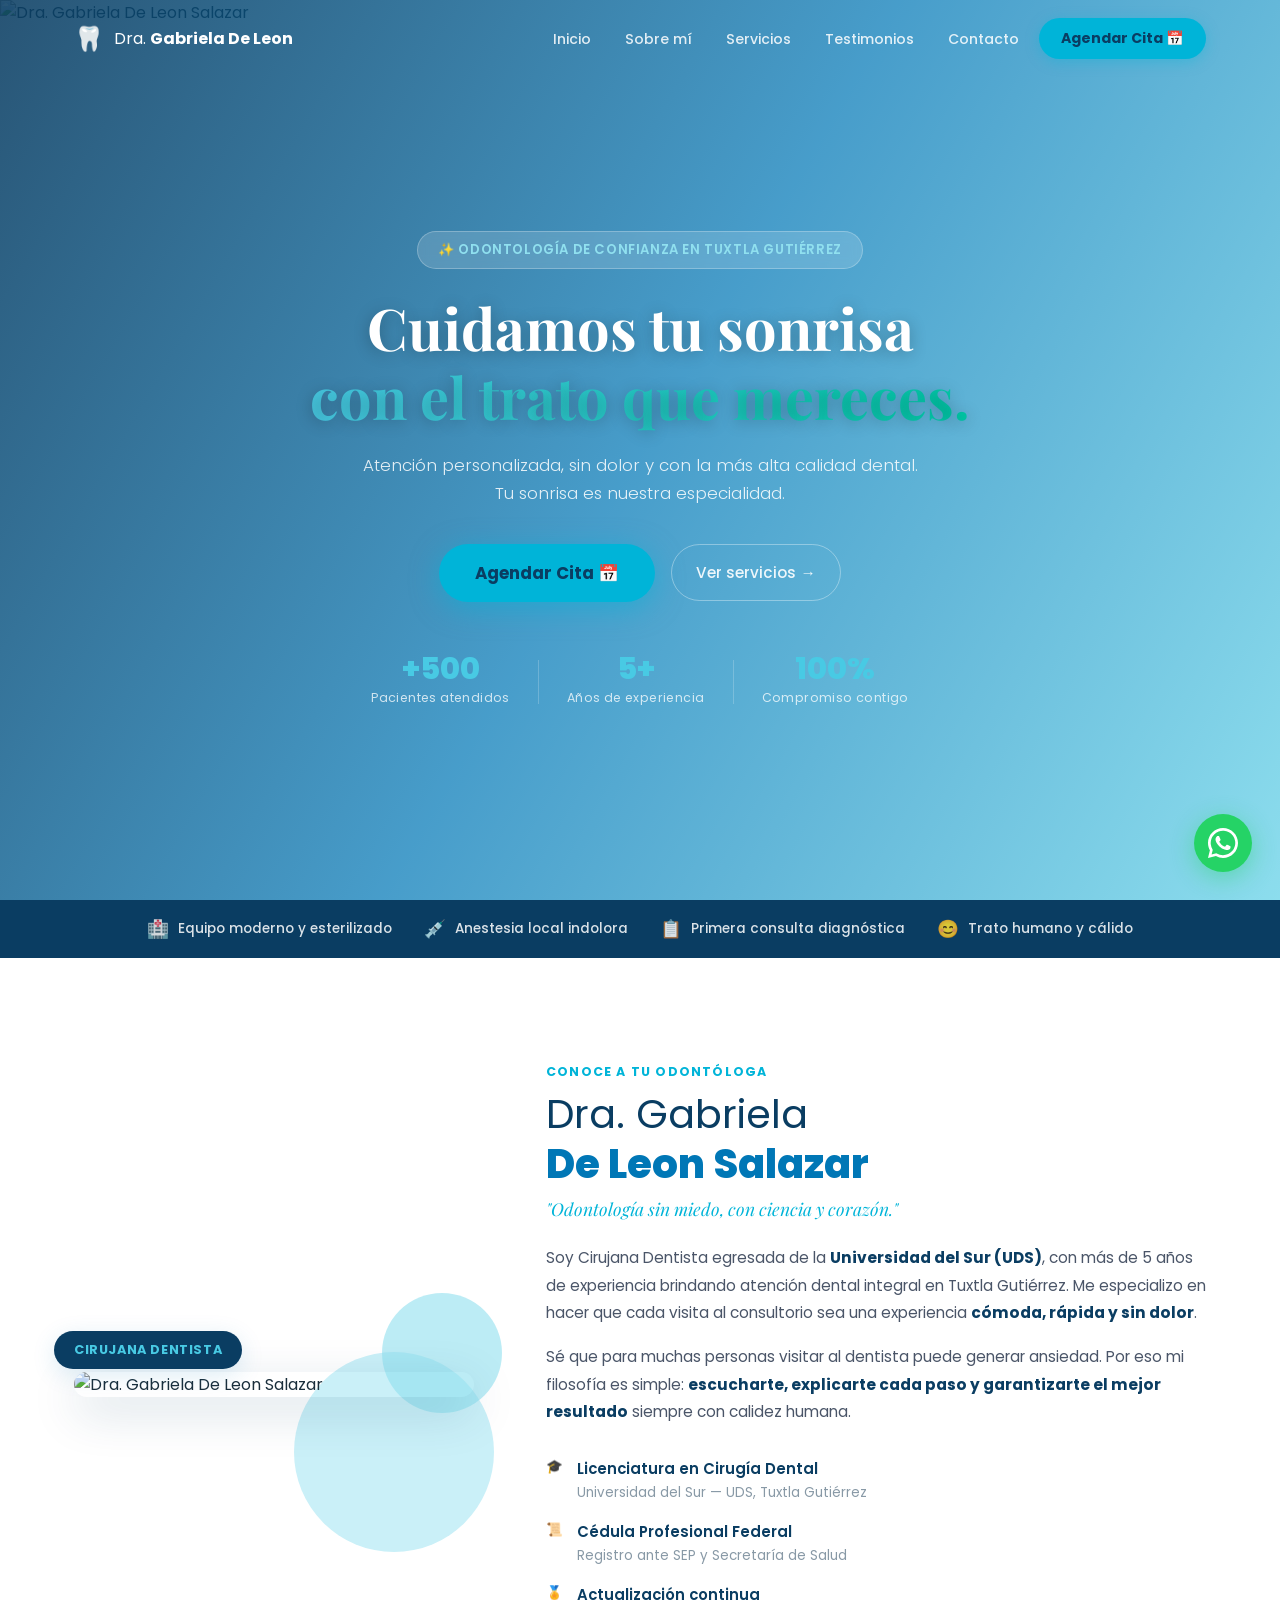
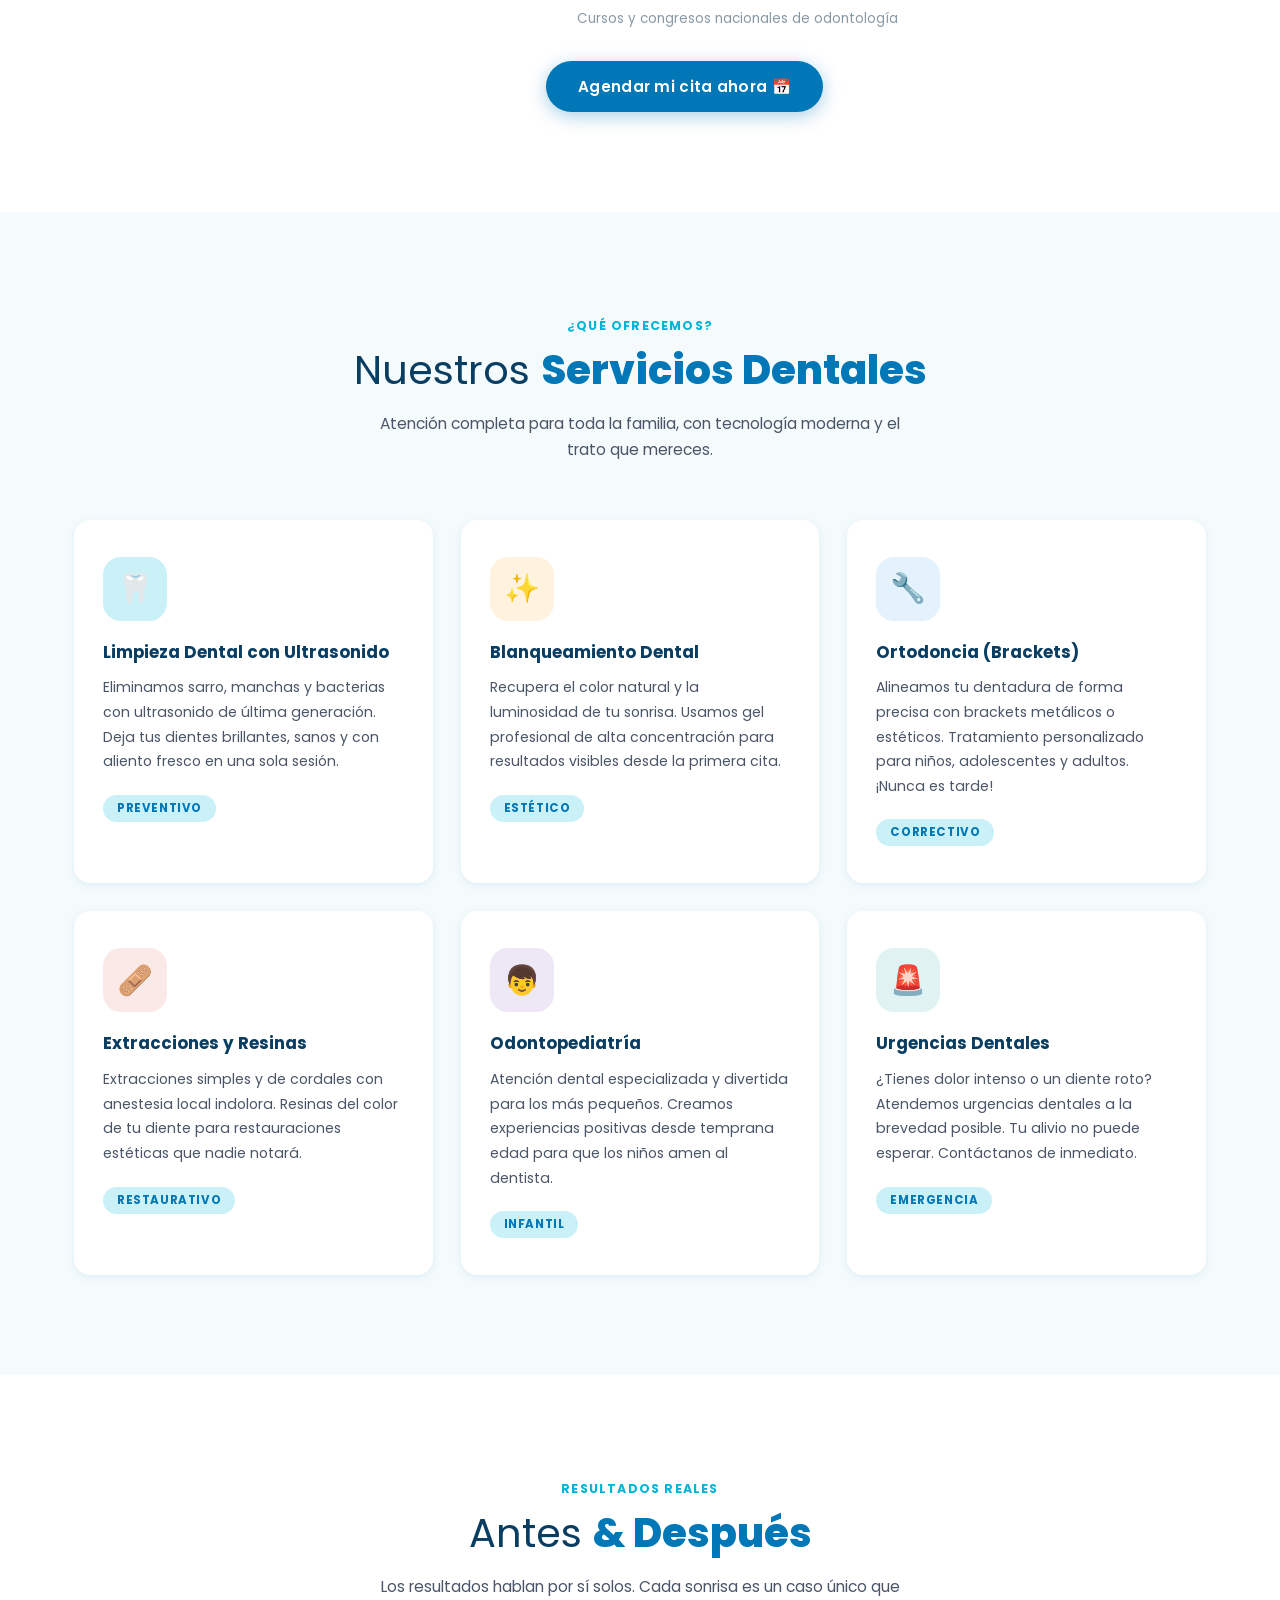
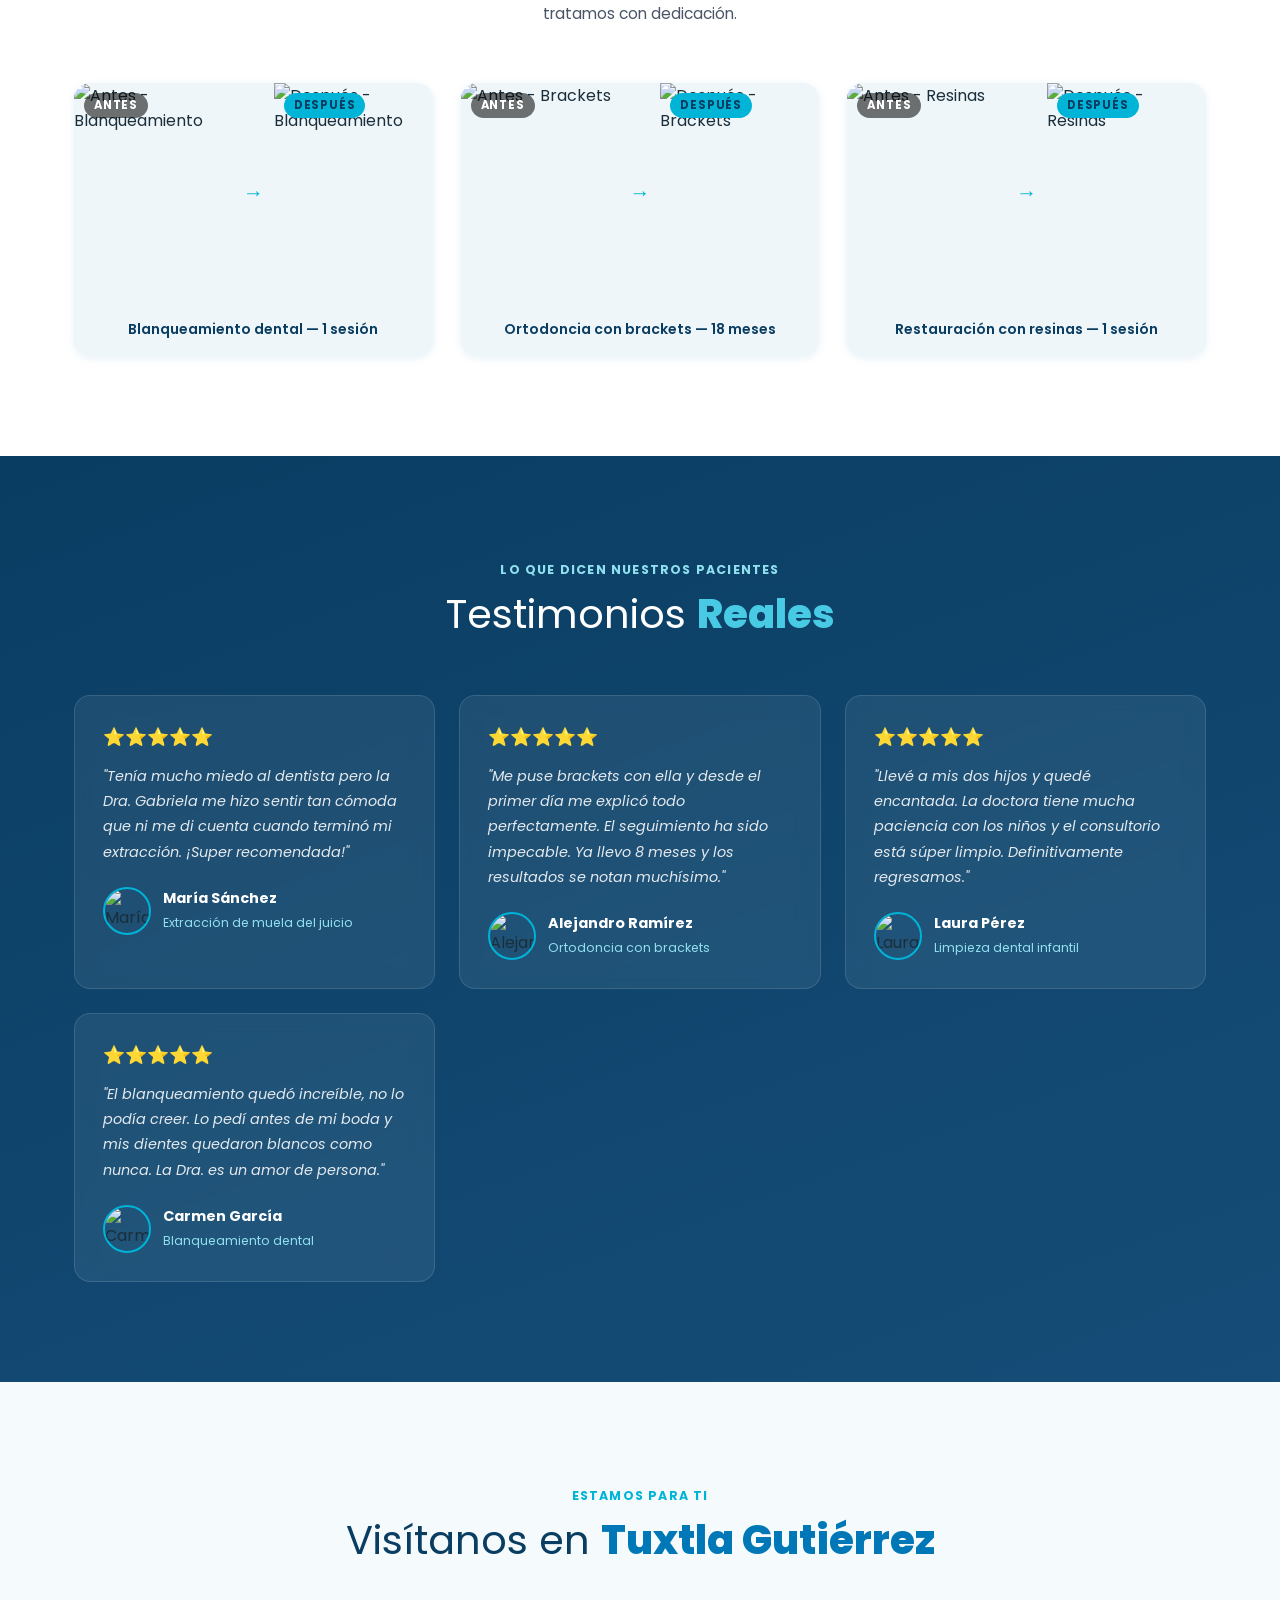
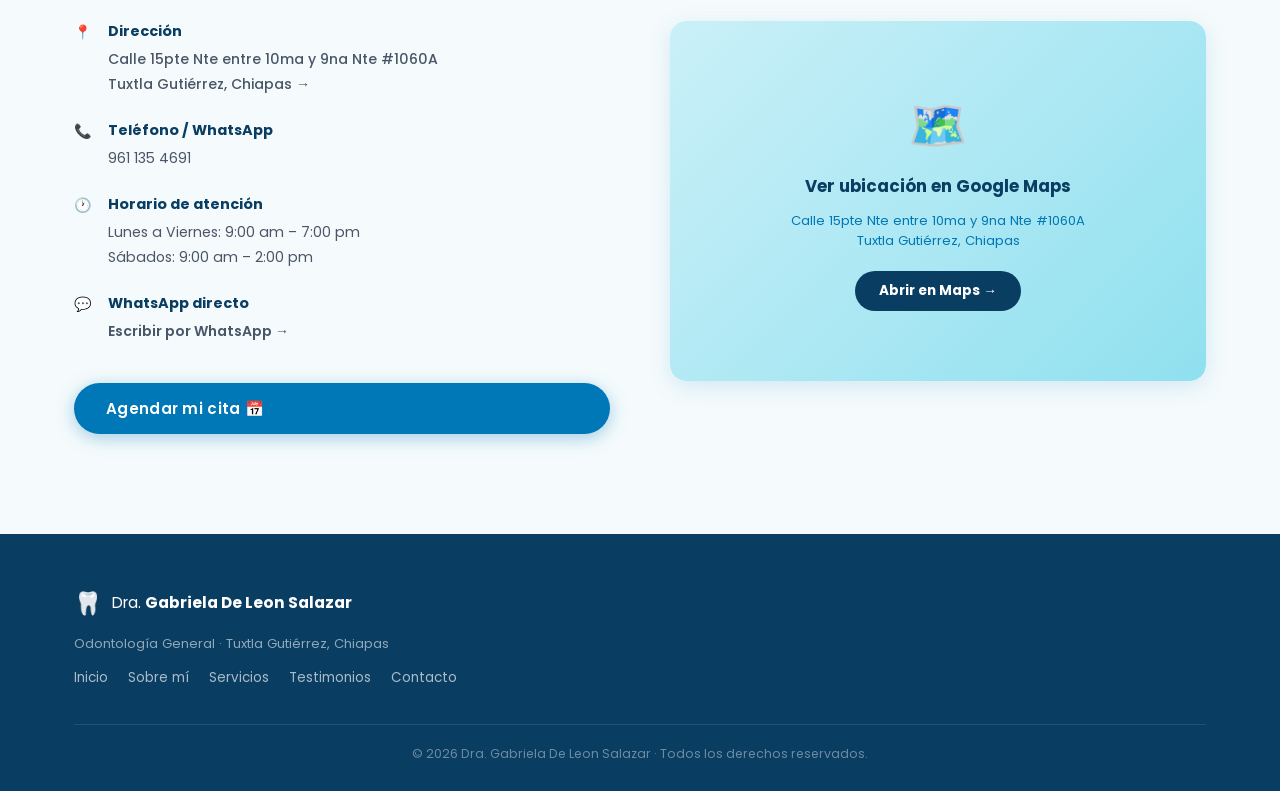
==== commit bb50a463: "Firebase Firestore, vista semanal, nuevo tel 961-135-4691, ubicacion Google Maps, formatos WA" ====
--- a/index.html
+++ b/index.html
@@ -415,14 +415,16 @@
             <span class="info-icono">📍</span>
             <div>
               <strong>Dirección</strong>
-              <span>Tuxtla Gutiérrez, Chiapas<br />(dirección exacta próximamente)</span>
+              <a href="https://maps.app.goo.gl/HBPGfvtReFVdzPmt9?g_st=iw" target="_blank" rel="noopener" class="dir-link">
+                Calle 15pte Nte entre 10ma y 9na Nte #1060A<br />Tuxtla Gutiérrez, Chiapas →
+              </a>
             </div>
           </div>
           <div class="info-item">
             <span class="info-icono">📞</span>
             <div>
               <strong>Teléfono / WhatsApp</strong>
-              <a href="https://wa.me/529631337896" target="_blank" rel="noopener">963 133 7896</a>
+              <a href="https://wa.me/5219611354691" target="_blank" rel="noopener">961 135 4691</a>
             </div>
           </div>
           <div class="info-item">
@@ -436,7 +438,7 @@
             <span class="info-icono">💬</span>
             <div>
               <strong>WhatsApp directo</strong>
-              <a href="https://wa.me/529631337896?text=¡Hola%2C%20doctora!%20Me%20gustaría%20obtener%20información%20sobre%20sus%20servicios." target="_blank" rel="noopener" class="wa-link">
+              <a href="https://wa.me/5219611354691?text=¡Hola%2C%20doctora!%20Me%20gustaría%20obtener%20información%20sobre%20sus%20servicios." target="_blank" rel="noopener" class="wa-link">
                 Escribir por WhatsApp →
               </a>
             </div>
@@ -448,10 +450,14 @@
         </div>
 
         <div class="contacto-mapa">
-          <div class="mapa-placeholder">
+          <a href="https://maps.app.goo.gl/HBPGfvtReFVdzPmt9?g_st=iw"
+             target="_blank" rel="noopener"
+             class="mapa-link">
             <span class="mapa-icono">🗺️</span>
-            <p>Mapa de ubicación<br /><small>Tuxtla Gutiérrez, Chiapas</small></p>
-          </div>
+            <p>Ver ubicación en Google Maps</p>
+            <small>Calle 15pte Nte entre 10ma y 9na Nte #1060A<br />Tuxtla Gutiérrez, Chiapas</small>
+            <span class="mapa-cta">Abrir en Maps →</span>
+          </a>
         </div>
 
       </div>
@@ -568,7 +574,7 @@
   </div>
 
   <!-- WhatsApp flotante -->
-  <a href="https://wa.me/529631337896?text=¡Hola%2C%20doctora!%20Me%20gustaría%20obtener%20información." 
+  <a href="https://wa.me/5219611354691?text=¡Hola%2C%20doctora!%20Me%20gustaría%20obtener%20información." 
      class="fab-whatsapp" 
      target="_blank" 
      rel="noopener"
--- a/styles.css
+++ b/styles.css
@@ -759,6 +759,14 @@
   line-height: 1.6;
 }
 .info-item a:hover { color: var(--blue); }
+.dir-link {
+  color: var(--blue);
+  font-weight: 500;
+  text-decoration: none;
+  line-height: 1.6;
+}
+.dir-link:hover { color: var(--navy); text-decoration: underline; }
+
 .wa-link {
   color: #25D366;
   font-weight: 600;
@@ -770,7 +778,7 @@
   overflow: hidden;
   box-shadow: var(--shadow-md);
 }
-.mapa-placeholder {
+.mapa-link {
   background: linear-gradient(135deg, var(--aqua-faint), var(--aqua-pale));
   height: 360px;
   display: flex;
@@ -780,10 +788,29 @@
   gap: 12px;
   color: var(--navy);
   text-align: center;
+  text-decoration: none;
+  transition: var(--transition);
+  border-radius: var(--radius);
+}
+.mapa-link:hover {
+  background: linear-gradient(135deg, var(--aqua-pale), var(--aqua-light));
+  transform: translateY(-4px);
+  box-shadow: var(--shadow-lg);
 }
 .mapa-icono { font-size: 3rem; }
-.mapa-placeholder p  { font-weight: 600; font-size: 1rem; line-height: 1.5; }
-.mapa-placeholder small { font-size: .8rem; color: var(--blue); }
+.mapa-link p  { font-weight: 700; font-size: 1.05rem; line-height: 1.5; margin: 0; }
+.mapa-link small { font-size: .82rem; color: var(--blue); }
+.mapa-cta {
+  margin-top: 8px;
+  padding: 10px 24px;
+  background: var(--navy);
+  color: var(--white);
+  border-radius: 50px;
+  font-size: .85rem;
+  font-weight: 700;
+  transition: var(--transition);
+}
+.mapa-link:hover .mapa-cta { background: var(--blue); }
 
 
 /* ══════════════════════════════════════════════════════════
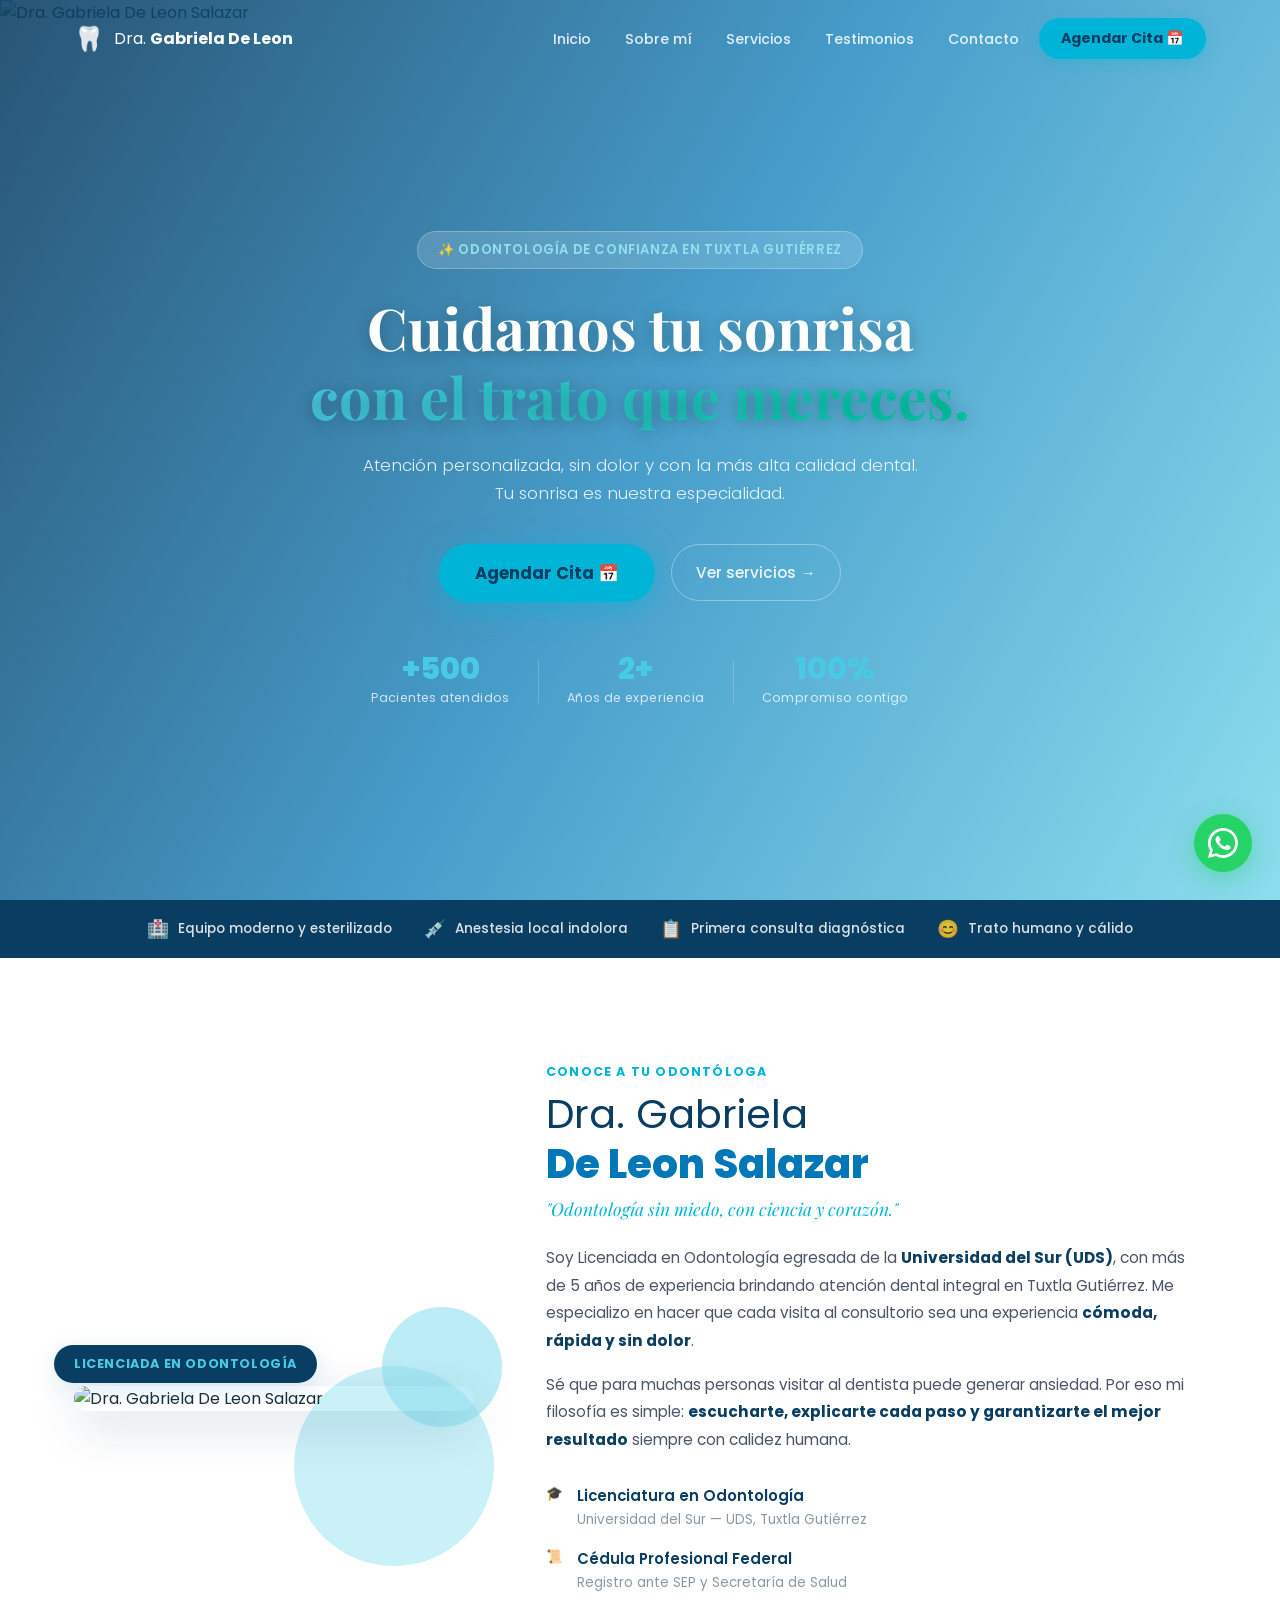
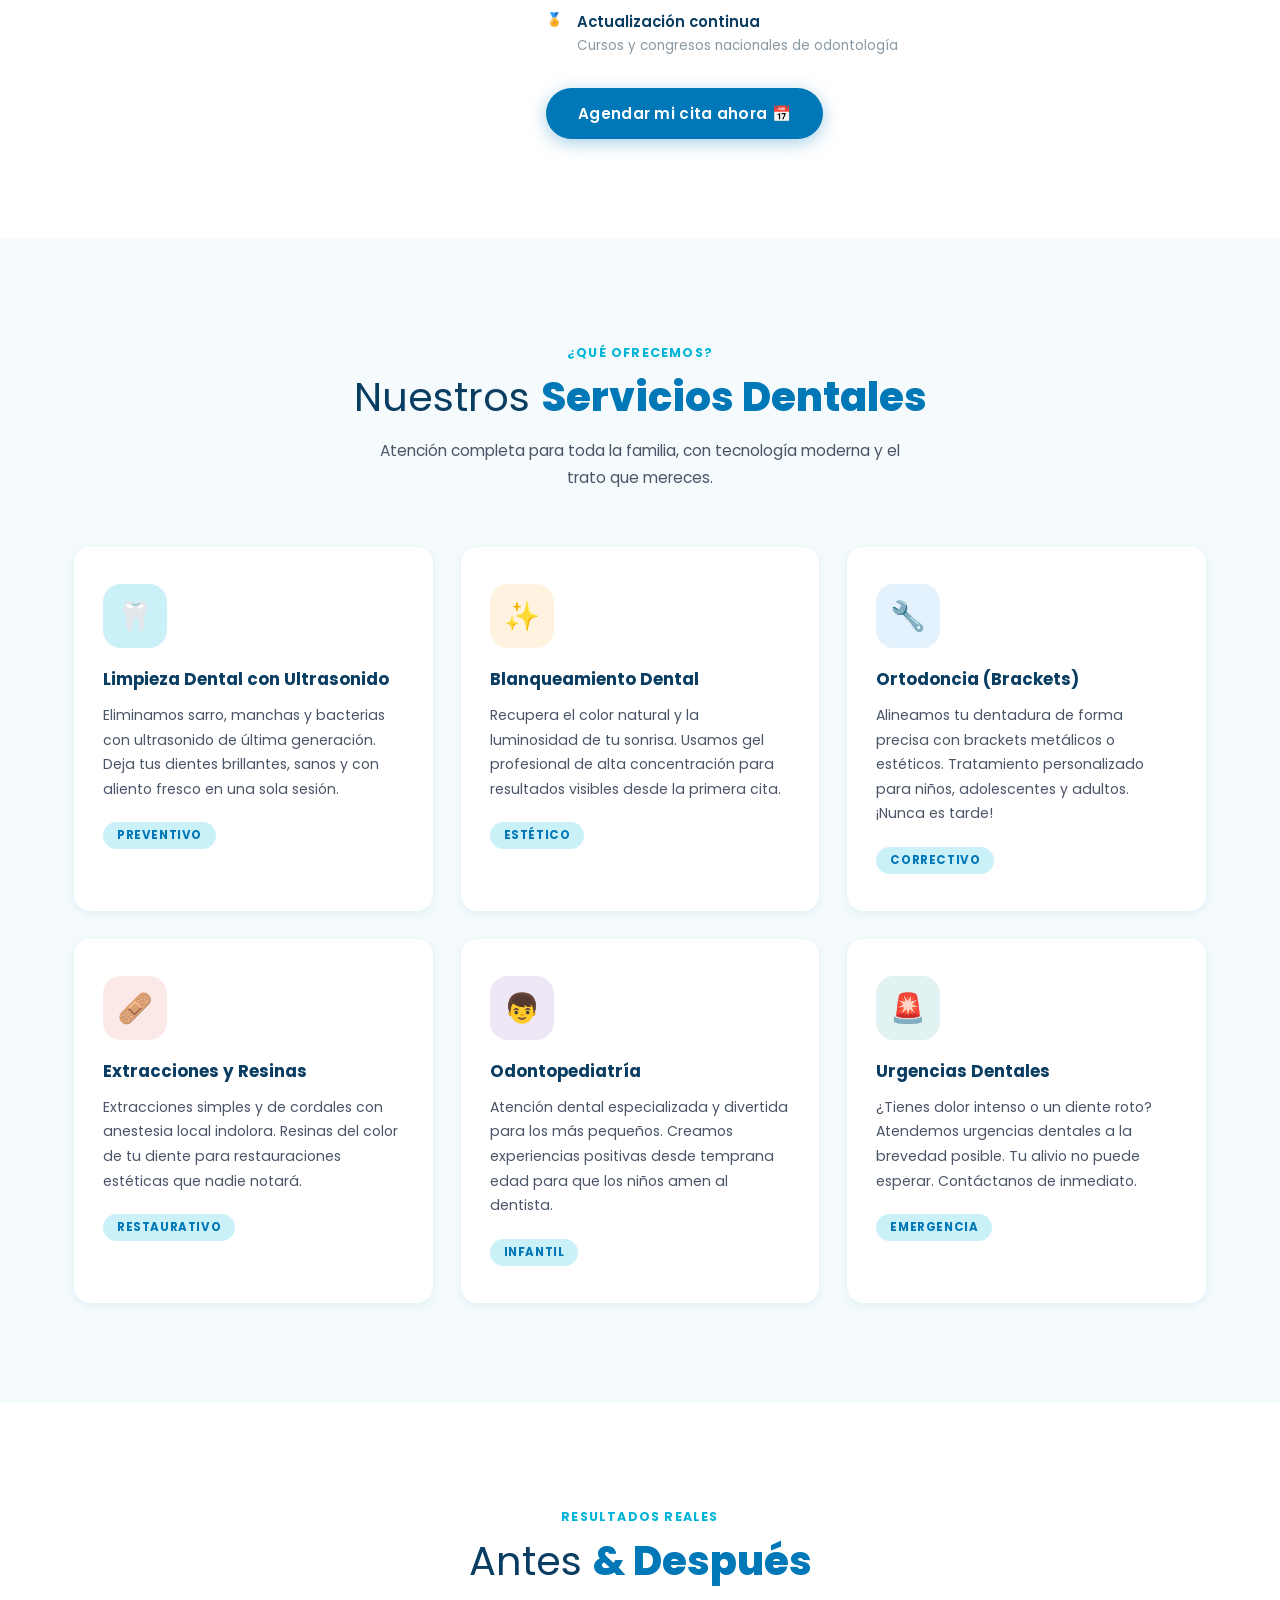
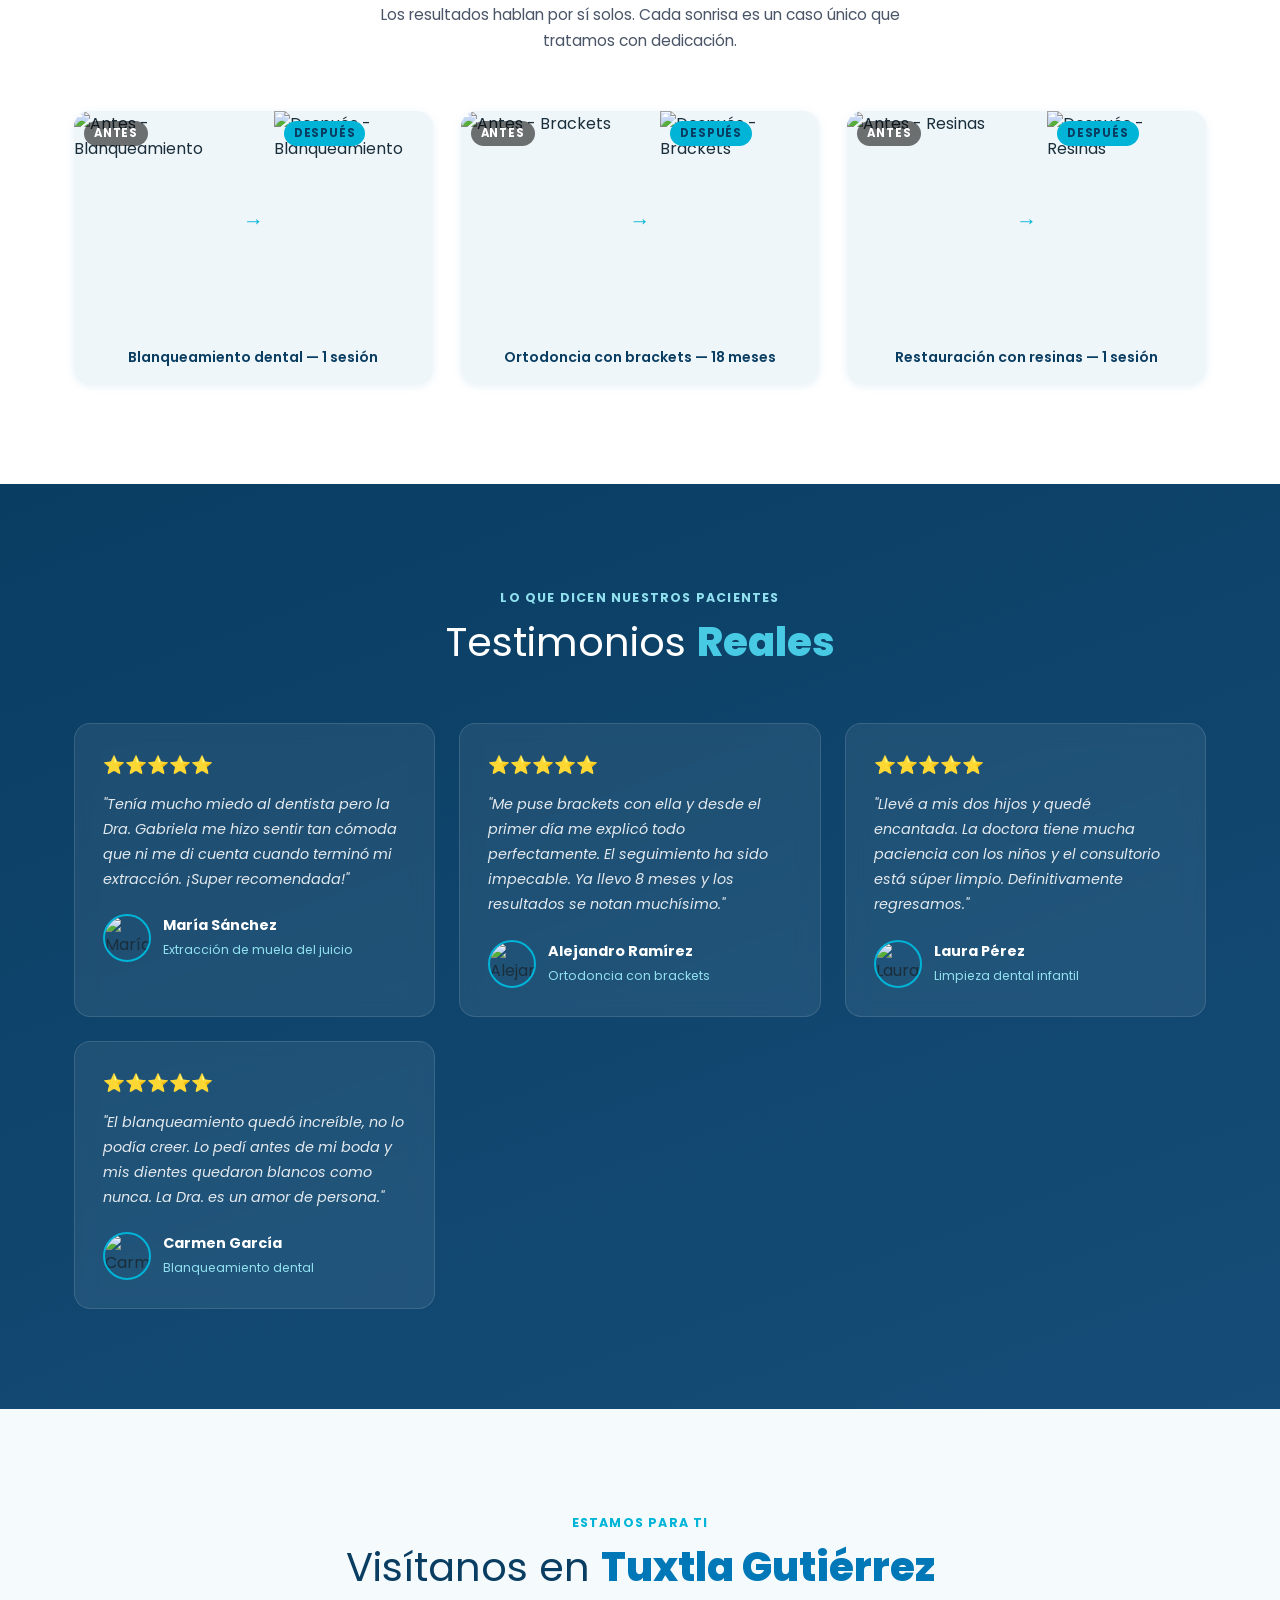
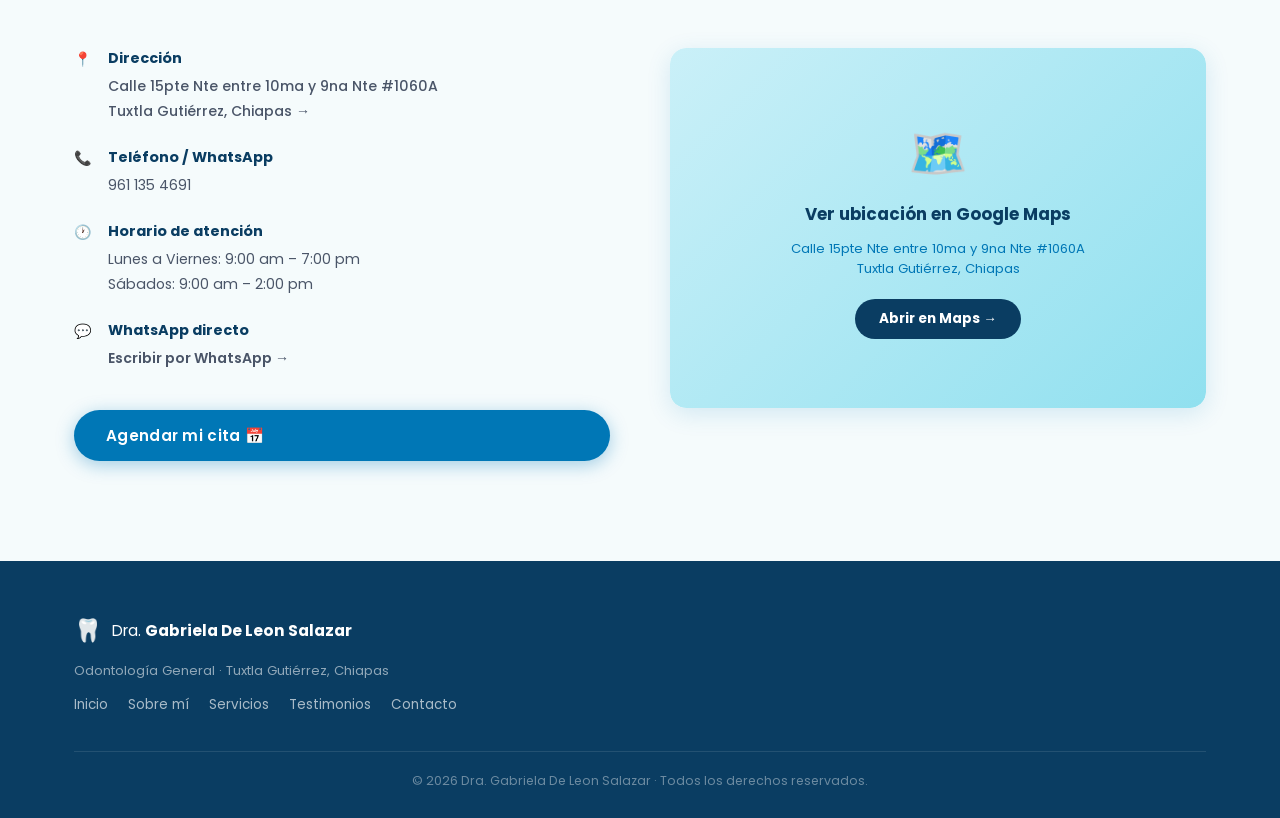
==== commit 50d3c2fa: "feat: editar citas/pacientes, gastos de cita, sección gastos, egresos en reportes" ====
--- a/index.html
+++ b/index.html
@@ -74,7 +74,7 @@
         </div>
         <div class="stat-divider"></div>
         <div class="stat">
-          <span class="stat-number">5+</span>
+          <span class="stat-number">2+</span>
           <span class="stat-label">Años de experiencia</span>
         </div>
         <div class="stat-divider"></div>
@@ -118,7 +118,7 @@
       <div class="perfil-grid reveal">
 
         <div class="perfil-imagen-wrap">
-          <div class="perfil-img-badge">Cirujana Dentista</div>
+          <div class="perfil-img-badge">Licenciada en Odontología</div>
           <img
             src="https://placehold.co/480x580/CAF0F8/0A3D62?text=📸+Foto+Dra.+Gabriela+(reemplazar)"
             alt="Dra. Gabriela De Leon Salazar"
@@ -135,7 +135,7 @@
           <p class="perfil-tagline">"Odontología sin miedo, con ciencia y corazón."</p>
 
           <p class="perfil-texto">
-            Soy Cirujana Dentista egresada de la <strong>Universidad del Sur (UDS)</strong>,
+            Soy Licenciada en Odontología egresada de la <strong>Universidad del Sur (UDS)</strong>,
             con más de 5 años de experiencia brindando atención dental integral en Tuxtla Gutiérrez.
             Me especializo en hacer que cada visita al consultorio sea una experiencia <strong>cómoda,
             rápida y sin dolor</strong>.
@@ -150,7 +150,7 @@
             <li>
               <span class="logro-icono">🎓</span>
               <div>
-                <strong>Licenciatura en Cirugía Dental</strong>
+                <strong>Licenciatura en Odontología</strong>
                 <span>Universidad del Sur — UDS, Tuxtla Gutiérrez</span>
               </div>
             </li>
